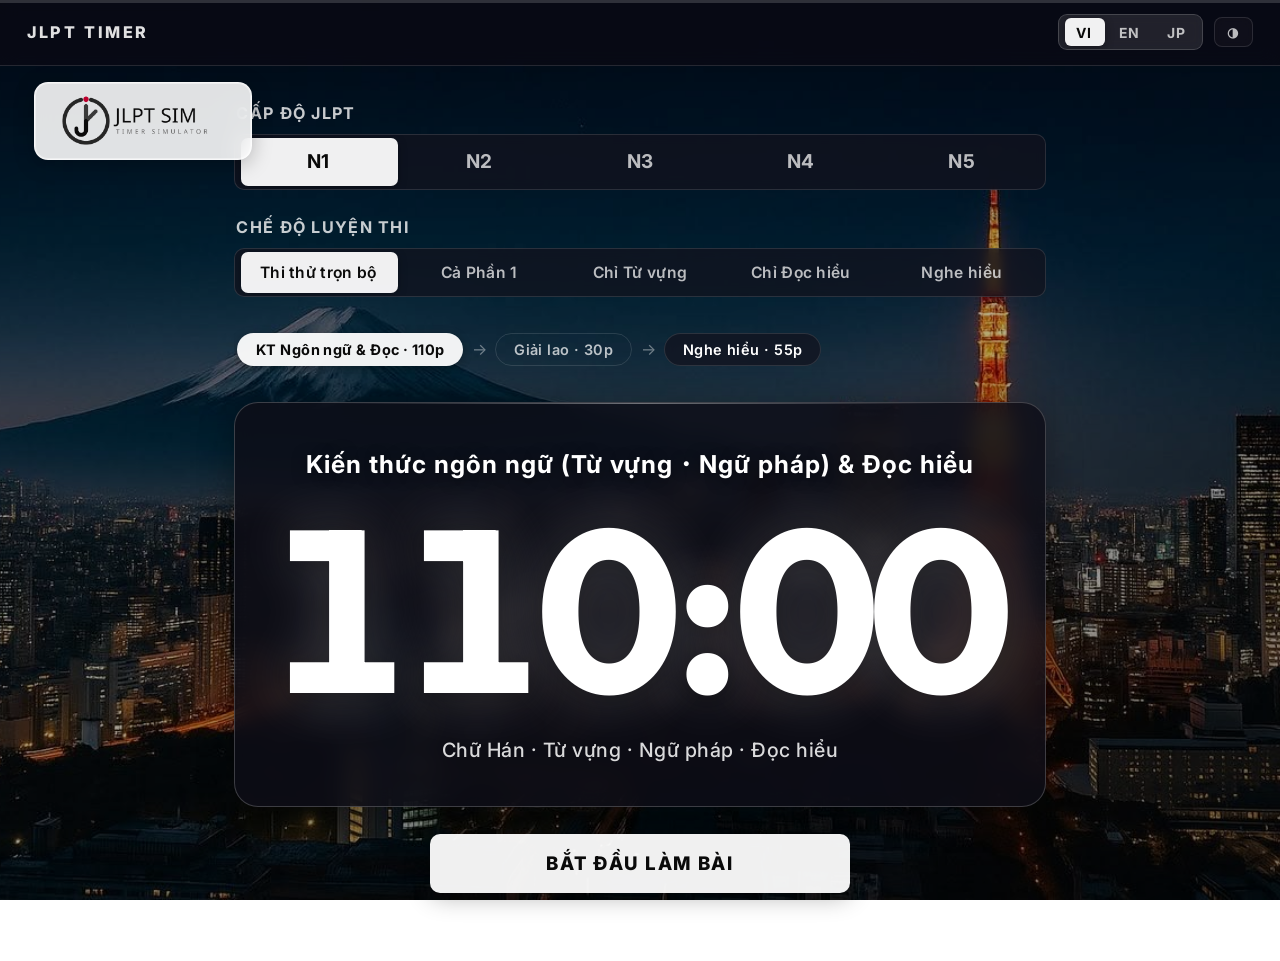
==== index.html @ 1d2e6c49 "Initial commit: JEES JLPT Exam Timer simulation" ====
<!DOCTYPE html>
<html lang="en">
<head>
  <meta charset="UTF-8" />
  <meta name="viewport" content="width=device-width, initial-scale=1.0" />
  <title>JLPT Exam Timer</title>
  <link rel="icon" type="image/png" href="tab-icon.png" />
  <link rel="apple-touch-icon" href="tab-icon.png" />
  <link rel="preconnect" href="https://fonts.googleapis.com" />
  <link rel="preconnect" href="https://fonts.gstatic.com" crossorigin />
  <link rel="stylesheet" href="style.css" />
</head>
<body>

  <!-- Static background layer (1.jpg) -->
  <div id="bg-layer"></div>
  <div id="bg-overlay"></div>

  <!-- Progress Bar -->
  <div id="progress-bar-track">
    <div id="progress-bar-fill"></div>
  </div>

  <!-- Header -->
  <header>
    <span id="app-title"></span>
    <div id="header-controls">
      <!-- Language segmented bar -->
      <div class="segmented" id="lang-seg" role="radiogroup" aria-label="Select language">
        <button class="seg-btn active" data-value="vi" role="radio" aria-checked="true">VI</button>
        <button class="seg-btn"       data-value="en" role="radio" aria-checked="false">EN</button>
        <button class="seg-btn"       data-value="ja" role="radio" aria-checked="false">JP</button>
        <span class="seg-pill" id="lang-pill"></span>
      </div>
      <button id="dark-toggle" class="icon-btn" title="Toggle overlay">◑</button>
    </div>
  </header>

  <!-- Brand Logo Badge (Top-Left of body) -->
  <div class="brand-badge" id="brand-badge">
    <div class="brand-card">
      <img src="header.png" alt="JLPT Exam Simulation" class="brand-logo-img" />
    </div>
  </div>

  <!-- Main -->
  <main>

    <!-- Level Selector -->
    <section id="level-section" class="selector-section">
      <label id="label-level" class="selector-label"></label>
      <div class="segmented" id="level-seg" role="radiogroup" aria-label="Select JLPT level">
        <button class="seg-btn active" data-value="N1" role="radio" aria-checked="true">N1</button>
        <button class="seg-btn" data-value="N2" role="radio" aria-checked="false">N2</button>
        <button class="seg-btn" data-value="N3" role="radio" aria-checked="false">N3</button>
        <button class="seg-btn" data-value="N4" role="radio" aria-checked="false">N4</button>
        <button class="seg-btn" data-value="N5" role="radio" aria-checked="false">N5</button>
        <span class="seg-pill" id="level-pill"></span>
      </div>
    </section>

    <!-- Mode Selector -->
    <section id="mode-section" class="selector-section">
      <label id="label-mode" class="selector-label"></label>
      <div class="segmented wide" id="mode-seg" role="radiogroup" aria-label="Select exam mode">
        <button class="seg-btn active" data-value="full"         role="radio" aria-checked="true"></button>
        <button class="seg-btn"       data-value="sec1"         role="radio" aria-checked="false" id="btn-sec1"></button>
        <button class="seg-btn"       data-value="vocab_only"   role="radio" aria-checked="false" id="btn-vocab-only"></button>
        <button class="seg-btn"       data-value="reading_only" role="radio" aria-checked="false" id="btn-reading-only"></button>
        <button class="seg-btn"       data-value="vocab"        role="radio" aria-checked="false" id="btn-vocab"></button>
        <button class="seg-btn"       data-value="grammar"      role="radio" aria-checked="false" id="btn-grammar"></button>
        <button class="seg-btn"       data-value="listening"    role="radio" aria-checked="false" id="btn-listening"></button>
        <span class="seg-pill" id="mode-pill"></span>
      </div>
    </section>

    <!-- Timeline Preview -->
    <section id="timeline-section">
      <div id="timeline-preview"></div>
    </section>

    <!-- Hero Timer Card -->
    <section id="timer-section">
      <div id="phase-label"></div>
      <div id="countdown">110:00</div>
      <div id="subphase-label"></div>
    </section>

    <!-- Break Phase Indicator -->
    <section id="break-phase-section" class="hidden">
      <div class="break-steps">
        <div class="break-step" id="bstep-1">
          <span class="step-num">1</span>
          <span class="step-text" id="bstep-1-text"></span>
        </div>
        <div class="break-step-line"></div>
        <div class="break-step" id="bstep-2">
          <span class="step-num">2</span>
          <span class="step-text" id="bstep-2-text"></span>
        </div>
        <div class="break-step-line"></div>
        <div class="break-step" id="bstep-3">
          <span class="step-num">3</span>
          <span class="step-text" id="bstep-3-text"></span>
        </div>
      </div>
    </section>

    <!-- Controls -->
    <section id="controls-section">
      <button id="start-btn"></button>
      <button id="skip-break-btn" class="hidden"></button>
      <button id="skip-phase-btn" class="hidden secondary-btn"></button>
      <button id="reset-btn"      class="hidden hold-btn">
        <span class="hold-text" id="hold-text"></span>
        <span class="hold-fill"></span>
      </button>
    </section>

  </main>

  <!-- Warning Flash -->
  <div id="warning-flash" class="hidden"></div>

  <script src="app.js"></script>
</body>
</html>
---- style.css ----
/* ============================================================
   JLPT Exam Timer — style.css
   Liquid Glass · Inter + Outfit (Timer) + Noto Sans JP
   High Performance & Zero-Lag Optimization
   ============================================================ */

@import url('https://fonts.googleapis.com/css2?family=Inter:wght@400;500;600;700;800&family=Outfit:wght@600;700;800&family=Noto+Sans+JP:wght@400;500;700;900&display=swap');

/* ---- CSS Variables ---- */
:root {
  --font-sans:  'Inter', -apple-system, BlinkMacSystemFont, 'Segoe UI', Roboto, sans-serif;
  --font-ja:    'Noto Sans JP', 'BIZ UDPGothic', 'Yu Gothic UI', 'Meiryo', 'Hiragino Sans', sans-serif;
  --font-timer: 'Outfit', 'Inter', -apple-system, BlinkMacSystemFont, 'Segoe UI', Roboto, sans-serif;

  /* High performance lightweight glass tokens (10px blur, zero saturate penalty) */
  --glass-bg:          rgba(18, 18, 30, 0.72);
  --glass-bg-strong:   rgba(14, 14, 24, 0.82);
  --glass-bg-hover:    rgba(30, 30, 48, 0.85);
  --glass-border:      rgba(255, 255, 255, 0.20);
  --glass-border-dim:  rgba(255, 255, 255, 0.12);
  --glass-blur:        blur(10px);
  --glass-blur-sm:     blur(6px);

  /* Text colors */
  --text:       #FFFFFF;
  --text-muted: rgba(255, 255, 255, 0.72);
  --text-dim:   rgba(255, 255, 255, 0.40);

  /* Active pill */
  --pill-bg:     rgba(255, 255, 255, 0.94);
  --pill-text:   #0A0A0A;
  --pill-shadow: 0 2px 10px rgba(0,0,0,0.30);

  /* Progress */
  --progress-bg:   rgba(255,255,255,0.16);
  --progress-fill: rgba(255,255,255,0.92);

  --radius:    16px;
  --radius-sm: 10px;
  --trs:       cubic-bezier(0.22, 1, 0.36, 1);
  --trs-dur:   0.28s;
}

/* ---- Reset ---- */
*, *::before, *::after { box-sizing: border-box; margin: 0; padding: 0; }
html {
  font-size: 17px;
  -webkit-text-size-adjust: 100%;
  -webkit-font-smoothing: antialiased;
  -moz-osx-font-smoothing: grayscale;
  text-rendering: optimizeLegibility;
}

body {
  font-family: var(--font-sans);
  color: var(--text);
  min-height: 100dvh;
  display: flex;
  flex-direction: column;
  overflow-x: hidden;
  position: relative;
}

/* ---- Japanese Typography ---- */
html[lang="ja"],
html[lang="ja"] body,
html[lang="ja"] button,
html[lang="ja"] .seg-btn,
html[lang="ja"] .selector-label,
html[lang="ja"] #phase-label,
html[lang="ja"] #subphase-label,
html[lang="ja"] .step-text,
html[lang="ja"] .tl-block,
html[lang="ja"] #start-btn,
html[lang="ja"] #skip-break-btn,
html[lang="ja"] .secondary-btn,
html[lang="ja"] .hold-btn,
html[lang="ja"] .icon-btn,
html[lang="ja"] #app-title {
  font-family: var(--font-ja);
  letter-spacing: 0.035em;
  font-feature-settings: "palt";
}

/* Digits stay on Outfit timer font */
html[lang="ja"] #countdown,
#countdown {
  font-family: var(--font-timer) !important;
}

/* ---- Static Single Background (1.jpg) ---- */
#bg-layer {
  position: fixed;
  inset: 0;
  z-index: 0;
  background-color: #080812;
  background-image: url('1.jpg');
  background-size: cover;
  background-position: center;
  background-repeat: no-repeat;
  transform: translateZ(0);
  will-change: transform;
}

#bg-overlay {
  position: fixed;
  inset: 0;
  z-index: 1;
  background: linear-gradient(
    160deg,
    rgba(0,0,0,0.42) 0%,
    rgba(0,0,0,0.28) 50%,
    rgba(0,0,0,0.52) 100%
  );
  pointer-events: none;
  transition: background 0.3s ease;
}

/* ---- Progress Bar ---- */
#progress-bar-track {
  position: fixed;
  top: 0; left: 0; right: 0;
  height: 3px;
  background: var(--progress-bg);
  z-index: 200;
}
#progress-bar-fill {
  height: 100%;
  width: 0%;
  background: var(--progress-fill);
  box-shadow: 0 0 10px rgba(255,255,255,0.6);
  transition: width 1s linear;
  will-change: width;
}

/* ---- Header ---- */
header {
  position: sticky;
  top: 0;
  z-index: 100;
  display: flex;
  align-items: center;
  justify-content: space-between;
  padding: 0.85rem 1.6rem;
  background: rgba(10, 10, 20, 0.75);
  backdrop-filter: var(--glass-blur);
  -webkit-backdrop-filter: var(--glass-blur);
  border-bottom: 1px solid var(--glass-border-dim);
  gap: 1rem;
  transform: translateZ(0);
}

#app-title {
  font-size: 0.95rem;
  font-weight: 800;
  letter-spacing: 0.16em;
  text-transform: uppercase;
  color: rgba(255, 255, 255, 0.88);
  white-space: nowrap;
  flex-shrink: 0;
  user-select: none;
}

/* ---- Brand Logo Badge (Frosted Translucent White Frame at Top-Left of Body) ---- */
.brand-badge {
  position: absolute;
  top: 4.8rem;
  left: 2rem;
  z-index: 50;
  pointer-events: auto;
}

.brand-card {
  display: inline-flex;
  align-items: center;
  justify-content: center;
  padding: 8px 18px;
  background: rgba(255, 255, 255, 0.88);
  backdrop-filter: blur(12px);
  -webkit-backdrop-filter: blur(12px);
  border: 1px solid rgba(255, 255, 255, 0.75);
  border-radius: 14px;
  box-shadow: 
    0 4px 20px rgba(0, 0, 0, 0.25),
    0 0 0 1px rgba(255, 255, 255, 0.40) inset;
  transition: transform 0.22s ease, background 0.22s ease, box-shadow 0.22s ease;
  user-select: none;
}

.brand-card:hover {
  background: rgba(255, 255, 255, 0.96);
  transform: translateY(-2px);
  box-shadow: 
    0 8px 28px rgba(0, 0, 0, 0.32),
    0 0 0 1px rgba(255, 255, 255, 0.60) inset;
}

.brand-logo-img {
  height: 60px;
  width: auto;
  max-width: 220px;
  display: block;
  object-fit: contain;
}

#header-controls {
  display: flex;
  align-items: center;
  gap: 0.6rem;
  flex-wrap: wrap;
  justify-content: flex-end;
}

/* ---- Language Segmented Horizontal Bar ---- */
#lang-seg {
  width: auto !important;
  padding: 3px;
  border-radius: 9px;
  background: rgba(255,255,255,0.10);
  border-color: rgba(255,255,255,0.16);
  backdrop-filter: var(--glass-blur-sm);
  -webkit-backdrop-filter: var(--glass-blur-sm);
}

#lang-seg .seg-btn {
  font-size: 0.82rem;
  font-weight: 700;
  letter-spacing: 0.06em;
  padding: 0.32rem 0.8rem;
  flex: none;
  min-width: 44px;
  text-align: center;
}

#lang-seg .seg-pill {
  top: 3px;
  bottom: 3px;
  border-radius: 6px;
}

/* ---- Icon Buttons in Header ---- */
.icon-btn {
  background: var(--glass-bg);
  backdrop-filter: var(--glass-blur-sm);
  -webkit-backdrop-filter: var(--glass-blur-sm);
  border: 1px solid var(--glass-border-dim);
  color: var(--text-muted);
  font-family: inherit;
  font-size: 0.78rem;
  font-weight: 700;
  letter-spacing: 0.06em;
  padding: 0.35rem 0.75rem;
  border-radius: 8px;
  cursor: pointer;
  transition: background var(--trs-dur) var(--trs),
              border-color var(--trs-dur) var(--trs),
              color var(--trs-dur) var(--trs);
  white-space: nowrap;
}
.icon-btn:hover {
  background: var(--glass-bg-hover);
  border-color: var(--glass-border);
  color: var(--text);
}

/* ---- Main Content Layout ---- */
main {
  flex: 1;
  position: relative;
  z-index: 10;
  display: flex;
  flex-direction: column;
  align-items: center;
  padding: 2.2rem 1.4rem 4rem;
  gap: 1.6rem;
  max-width: 860px;
  margin: 0 auto;
  width: 100%;
}

/* ---- Selector Cards ---- */
.selector-section {
  width: 100%;
  transition: opacity var(--trs-dur) var(--trs);
}
.selector-section.locked {
  opacity: 0.28;
  pointer-events: none;
  user-select: none;
}

.selector-label {
  display: block;
  font-size: 0.95rem;
  font-weight: 700;
  letter-spacing: 0.08em;
  text-transform: uppercase;
  color: rgba(255,255,255,0.78);
  margin-bottom: 0.65rem;
  padding-left: 0.15rem;
}

/* ---- Segmented Controls ---- */
.segmented {
  position: relative;
  display: inline-flex;
  width: 100%;
  background: var(--glass-bg);
  backdrop-filter: var(--glass-blur-sm);
  -webkit-backdrop-filter: var(--glass-blur-sm);
  border: 1px solid var(--glass-border-dim);
  border-radius: var(--radius-sm);
  padding: 3px;
  overflow-x: auto;
  overflow-y: hidden;
  scrollbar-width: none;
  transform: translateZ(0);
}
.segmented::-webkit-scrollbar { display: none; }

.seg-btn {
  flex: 1;
  position: relative;
  z-index: 1;
  background: none;
  border: none;
  color: var(--text-muted);
  font-family: inherit;
  font-size: 0.95rem;
  font-weight: 600;
  letter-spacing: 0.02em;
  padding: 0.68rem 0.5rem;
  cursor: pointer;
  transition: color var(--trs-dur) var(--trs);
  white-space: nowrap;
  user-select: none;
  border-radius: calc(var(--radius-sm) - 3px);
}
.seg-btn:hover:not(.active) {
  color: var(--text);
  background: rgba(255,255,255,0.08);
}
.seg-btn.active {
  color: var(--pill-text);
  font-weight: 700;
}

/* Level picker specific sizing */
#level-seg .seg-btn {
  font-size: 1.12rem;
  font-weight: 700;
  padding: 0.72rem 0.5rem;
}

/* Mode picker specific sizing */
#mode-seg .seg-btn {
  font-size: 0.92rem;
  font-weight: 600;
  padding: 0.65rem 0.5rem;
}

/* Sliding active pill */
.seg-pill {
  position: absolute;
  top: 3px; bottom: 3px;
  background: var(--pill-bg);
  border-radius: calc(var(--radius-sm) - 3px);
  z-index: 0;
  box-shadow: var(--pill-shadow);
  transition: left var(--trs-dur) var(--trs), width var(--trs-dur) var(--trs);
  will-change: left, width;
}

/* ---- Timeline Preview ---- */
#timeline-section { width: 100%; }

#timeline-preview {
  display: flex;
  align-items: center;
  flex-wrap: nowrap;
  overflow-x: auto;
  padding: 0.5rem 0.2rem;
  gap: 0;
  scrollbar-width: thin;
  scrollbar-color: var(--glass-border) transparent;
}

.tl-item {
  display: flex;
  flex-direction: column;
  align-items: center;
  min-width: fit-content;
}

.tl-block {
  font-family: inherit;
  font-size: 0.85rem;
  font-weight: 600;
  letter-spacing: 0.03em;
  padding: 0.42rem 1.05rem;
  border-radius: 20px;
  white-space: nowrap;
  transition: background var(--trs-dur) var(--trs), color var(--trs-dur) var(--trs);
}
.tl-block.exam {
  background: var(--glass-bg);
  border: 1px solid var(--glass-border-dim);
  color: var(--text);
  backdrop-filter: var(--glass-blur-sm);
  -webkit-backdrop-filter: var(--glass-blur-sm);
}
.tl-block.brk {
  background: transparent;
  border: 1px solid var(--glass-border-dim);
  color: var(--text-muted);
}
.tl-block.tl-active {
  background: var(--pill-bg);
  color: var(--pill-text);
  border-color: transparent;
  box-shadow: var(--pill-shadow);
  font-weight: 700;
}

.tl-arrow {
  color: var(--text-dim);
  font-size: 0.95rem;
  padding: 0 0.5rem;
  align-self: center;
}

/* ---- Hero Timer Card ---- */
#timer-section {
  width: 100%;
  background: var(--glass-bg-strong);
  backdrop-filter: var(--glass-blur);
  -webkit-backdrop-filter: var(--glass-blur);
  border: 1px solid var(--glass-border);
  border-radius: 24px;
  padding: 2.6rem 2.2rem 2.4rem;
  display: flex;
  flex-direction: column;
  align-items: center;
  gap: 0.7rem;
  box-shadow: 0 8px 36px rgba(0,0,0,0.32);
  position: relative;
  overflow: hidden;
  transform: translateZ(0);
}

/* Inner top highlight glow */
#timer-section::before {
  content: '';
  position: absolute;
  top: 0; left: 12%; right: 12%;
  height: 1px;
  background: linear-gradient(90deg, transparent, rgba(255,255,255,0.40), transparent);
  pointer-events: none;
}

#phase-label {
  font-size: clamp(1.15rem, 2.5vw, 1.45rem);
  font-weight: 700;
  letter-spacing: 0.04em;
  color: #FFFFFF;
  min-height: 1.4em;
  text-align: center;
  line-height: 1.4;
  text-shadow: 0 2px 14px rgba(0,0,0,0.5);
}

#countdown {
  font-family: var(--font-timer) !important;
  font-size: clamp(5.5rem, 18vw, 14rem);
  font-weight: 700;
  letter-spacing: -0.01em;
  font-variant-numeric: tabular-nums lining-nums;
  -webkit-font-feature-settings: "tnum" 1, "lnum" 1;
  font-feature-settings: "tnum" 1, "lnum" 1;
  line-height: 1;
  color: #FFFFFF;
  text-shadow: 0 0 60px rgba(255,255,255,0.22), 0 2px 24px rgba(0,0,0,0.5);
  user-select: none;
  transform: translateZ(0);
}
#countdown.warning {
  animation: pulse-warn 1s ease-in-out infinite;
  color: #FFE6A0;
  text-shadow: 0 0 48px rgba(255,220,100,0.40), 0 2px 24px rgba(0,0,0,0.5);
}
@keyframes pulse-warn {
  0%, 100% { opacity: 1; }
  50%       { opacity: 0.50; }
}

#subphase-label {
  font-size: clamp(0.98rem, 2vw, 1.16rem);
  font-weight: 500;
  color: rgba(255,255,255,0.85);
  letter-spacing: 0.025em;
  min-height: 1.3em;
  text-align: center;
  line-height: 1.5;
  max-width: 680px;
}

/* ---- Break Phase Indicator ---- */
#break-phase-section {
  width: 100%;
  background: var(--glass-bg);
  backdrop-filter: var(--glass-blur-sm);
  -webkit-backdrop-filter: var(--glass-blur-sm);
  border: 1px solid var(--glass-border-dim);
  border-radius: var(--radius);
  padding: 1.6rem 1.6rem;
  box-shadow: 0 4px 24px rgba(0,0,0,0.22);
  transform: translateZ(0);
}

.break-steps {
  display: flex;
  align-items: center;
  justify-content: center;
}

.break-step {
  display: flex;
  flex-direction: column;
  align-items: center;
  gap: 0.6rem;
  opacity: 0.28;
  transition: opacity var(--trs-dur) var(--trs);
  flex: 1;
}
.break-step.active-phase { opacity: 1; }
.break-step.done-phase   { opacity: 0.55; }

.step-num {
  width: 2.6rem;
  height: 2.6rem;
  border: 1.5px solid rgba(255,255,255,0.30);
  border-radius: 50%;
  display: flex;
  align-items: center;
  justify-content: center;
  font-size: 1.05rem;
  font-weight: 700;
  transition: all var(--trs-dur) var(--trs);
}
.break-step.active-phase .step-num {
  border-color: rgba(255,255,255,0.95);
  background: rgba(255,255,255,0.95);
  color: #0A0A0A;
  box-shadow: 0 0 16px rgba(255,255,255,0.35);
}
.break-step.done-phase .step-num {
  border-color: rgba(255,255,255,0.48);
  background: rgba(255,255,255,0.12);
}

.step-text {
  font-size: 0.95rem;
  font-weight: 700;
  text-align: center;
  letter-spacing: 0.02em;
  line-height: 1.4;
  color: #FFFFFF;
}
.step-text small {
  display: block;
  font-weight: 500;
  color: rgba(255,255,255,0.75);
  font-size: 0.82rem;
  margin-top: 0.15rem;
}

.break-step-line {
  flex: 1;
  height: 1px;
  background: var(--glass-border-dim);
  margin: 0 0.5rem;
  margin-bottom: 2.6rem;
  max-width: 60px;
}

/* ---- Controls ---- */
#controls-section {
  display: flex;
  flex-direction: column;
  align-items: center;
  gap: 0.8rem;
  width: 100%;
  max-width: 420px;
  transform: translateZ(0);
}

#start-btn {
  width: 100%;
  padding: 1.05rem 2.2rem;
  font-family: inherit;
  font-size: 1.1rem;
  font-weight: 800;
  letter-spacing: 0.09em;
  text-transform: uppercase;
  background: rgba(255,255,255,0.94);
  color: #0A0A0A;
  border: none;
  border-radius: var(--radius-sm);
  cursor: pointer;
  box-shadow: 0 4px 24px rgba(0,0,0,0.30);
  transition: opacity var(--trs-dur) var(--trs), transform 0.12s var(--trs);
}
#start-btn:hover  { opacity: 0.90; transform: translateY(-1px); }
#start-btn:active { opacity: 1;    transform: translateY(0); }

#skip-break-btn {
  width: 100%;
  padding: 0.95rem 1.8rem;
  font-family: inherit;
  font-size: 1.02rem;
  font-weight: 800;
  letter-spacing: 0.07em;
  text-transform: uppercase;
  background: rgba(255,255,255,0.94);
  color: #0A0A0A;
  border: none;
  border-radius: var(--radius-sm);
  cursor: pointer;
  box-shadow: 0 4px 20px rgba(0,0,0,0.25);
  transition: opacity var(--trs-dur) var(--trs), transform 0.12s var(--trs);
}
#skip-break-btn:hover  { opacity: 0.90; transform: translateY(-1px); }
#skip-break-btn:active { opacity: 1;    transform: translateY(0); }

.secondary-btn {
  width: 100%;
  padding: 0.72rem 1.2rem;
  font-family: inherit;
  font-size: 0.9rem;
  font-weight: 600;
  letter-spacing: 0.05em;
  text-transform: uppercase;
  background: var(--glass-bg);
  backdrop-filter: var(--glass-blur-sm);
  -webkit-backdrop-filter: var(--glass-blur-sm);
  color: rgba(255,255,255,0.85);
  border: 1px solid var(--glass-border-dim);
  border-radius: var(--radius-sm);
  cursor: pointer;
  transition: background var(--trs-dur) var(--trs), color var(--trs-dur) var(--trs), border-color var(--trs-dur) var(--trs);
}
.secondary-btn:hover {
  background: var(--glass-bg-hover);
  color: #FFFFFF;
  border-color: var(--glass-border);
}

.hold-btn {
  position: relative;
  width: 100%;
  padding: 0.75rem 1.6rem;
  font-family: inherit;
  font-size: 0.9rem;
  font-weight: 600;
  letter-spacing: 0.08em;
  text-transform: uppercase;
  background: var(--glass-bg);
  backdrop-filter: var(--glass-blur-sm);
  -webkit-backdrop-filter: var(--glass-blur-sm);
  color: rgba(255,255,255,0.80);
  border: 1px solid var(--glass-border-dim);
  border-radius: var(--radius-sm);
  cursor: pointer;
  overflow: hidden;
  transition: border-color var(--trs-dur) var(--trs), color var(--trs-dur) var(--trs);
  user-select: none;
  -webkit-user-select: none;
}
.hold-text { position: relative; z-index: 1; }
.hold-fill {
  position: absolute;
  left: 0; top: 0; bottom: 0;
  width: 0%;
  background: rgba(255,255,255,0.22);
  z-index: 0;
}
.hold-btn.holding .hold-fill { transition: none; }

/* ---- Warning Flash ---- */
#warning-flash {
  position: fixed;
  inset: 0;
  background: rgba(255,220,100,0.08);
  opacity: 0;
  pointer-events: none;
  z-index: 999;
  transition: opacity 0.08s ease;
}
#warning-flash.flash { opacity: 1; }

/* ---- Utility ---- */
.hidden { display: none !important; }

/* ---- Scrollbar ---- */
::-webkit-scrollbar { width: 4px; height: 4px; }
::-webkit-scrollbar-track { background: transparent; }
::-webkit-scrollbar-thumb { background: var(--glass-border); border-radius: 2px; }

/* ---- Responsive ---- */
@media (max-width: 1259px) {
  .brand-badge {
    position: relative;
    top: auto;
    left: auto;
    max-width: 860px;
    margin: 1.4rem auto 0;
    padding: 0 1.4rem;
    width: 100%;
    display: flex;
    justify-content: flex-start;
  }
  main {
    padding-top: 1.2rem;
  }
}

@media (max-width: 540px) {
  html { font-size: 15px; }
  main { padding: 1.1rem 0.9rem 2.8rem; gap: 1.2rem; }
  .brand-badge {
    margin-top: 1rem;
    padding: 0 0.9rem;
  }
  .brand-card {
    padding: 6px 14px;
    border-radius: 11px;
  }
  .brand-logo-img {
    height: 42px;
    max-width: 150px;
  }
  #timer-section { padding: 1.8rem 1.1rem 1.6rem; border-radius: 20px; }
  .seg-btn { font-size: 0.82rem; padding: 0.55rem 0.35rem; }
  #level-seg .seg-btn { font-size: 0.95rem; }
  .tl-block { font-size: 0.72rem; padding: 0.32rem 0.7rem; }
  #break-phase-section { padding: 1.1rem 0.85rem; }
  .break-step-line { max-width: 32px; margin-bottom: 2rem; }
  header { padding: 0.75rem 1rem; }
  #header-controls { gap: 0.4rem; }
}
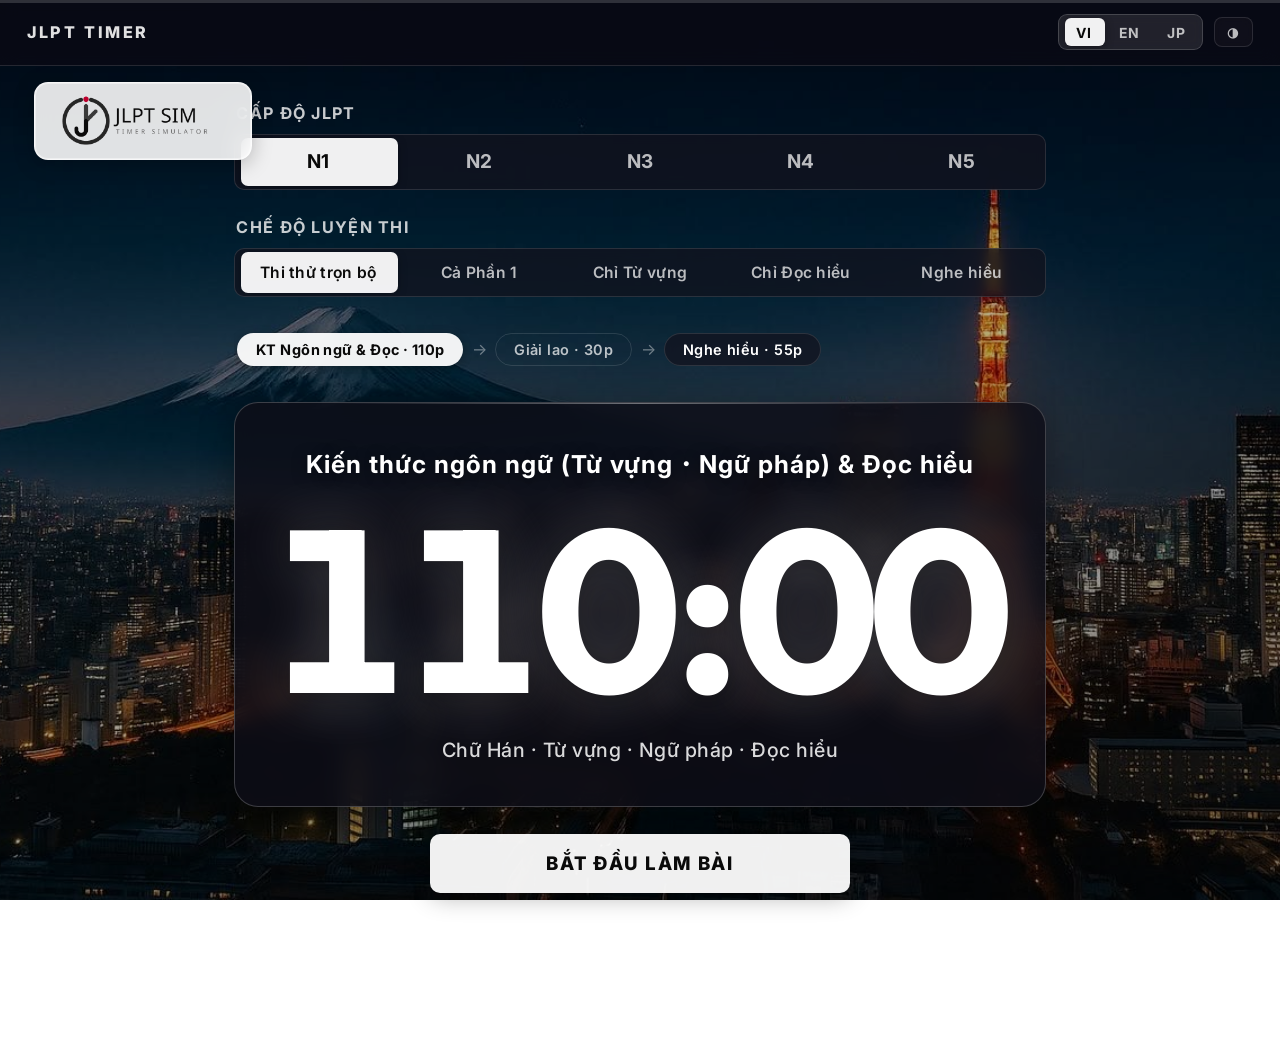
==== commit 4a13bd5f: "Optimize SEO: Open Graph, Twitter Cards, Canonical, JSON-LD Schema (WebApplication & FAQPage), robot" ====
--- a/index.html
+++ b/index.html
@@ -3,12 +3,144 @@
 <head>
   <meta charset="UTF-8" />
   <meta name="viewport" content="width=device-width, initial-scale=1.0" />
-  <title>JLPT Exam Timer</title>
+  <title>JLPT Exam Timer — Official JEES Timing Simulation (N1, N2, N3, N4, N5)</title>
+
+  <!-- Primary SEO Metadata -->
+  <meta name="title" content="JLPT Exam Timer — Official JEES Timing Simulation (N1, N2, N3, N4, N5)" />
+  <meta name="description" content="Free official JEES JLPT Exam Timer simulation for N1, N2, N3, N4, and N5. Features exact official test section durations, real 3-phase break simulation, audio chime alerts, and multi-language support (English, Tiếng Việt, 日本語)." />
+  <meta name="keywords" content="JLPT timer, JLPT exam timer, đồng hồ thi JLPT, JLPT N1 timer, JLPT N2 timer, JLPT N3 timer, JLPT N4 timer, JLPT N5 timer, JEES JLPT timing, JLPT mock test timer, 日本語能力試験 タイマー" />
+  <meta name="author" content="minhtue10x1" />
+  <meta name="robots" content="index, follow, max-image-preview:large, max-snippet:-1, max-video-preview:-1" />
+  <link rel="canonical" href="https://jlptsim.web.app/" />
+  <meta name="theme-color" content="#080812" />
+
+  <!-- Open Graph / Facebook / Zalo / Discord -->
+  <meta property="og:type" content="website" />
+  <meta property="og:url" content="https://jlptsim.web.app/" />
+  <meta property="og:site_name" content="JLPT Exam Timer" />
+  <meta property="og:title" content="JLPT Exam Timer — Official JEES Timing Simulation (N1, N2, N3, N4, N5)" />
+  <meta property="og:description" content="Simulate real JEES JLPT exam conditions with official section countdowns, 3-phase break stages, audio signals, and zero-drift precision. Supports N1, N2, N3, N4, N5." />
+  <meta property="og:image" content="https://jlptsim.web.app/header.png" />
+  <meta property="og:image:width" content="1200" />
+  <meta property="og:image:height" content="400" />
+  <meta property="og:image:alt" content="JLPT Exam Simulation Timer Logo" />
+  <meta property="og:locale" content="en_US" />
+  <meta property="og:locale:alternate" content="vi_VN" />
+  <meta property="og:locale:alternate" content="ja_JP" />
+
+  <!-- Twitter Cards -->
+  <meta name="twitter:card" content="summary_large_image" />
+  <meta name="twitter:url" content="https://jlptsim.web.app/" />
+  <meta name="twitter:title" content="JLPT Exam Timer — Official JEES Timing Simulation (N1, N2, N3, N4, N5)" />
+  <meta name="twitter:description" content="Simulate real JEES JLPT exam conditions with official section countdowns, 3-phase break stages, audio signals, and zero-drift precision." />
+  <meta name="twitter:image" content="https://jlptsim.web.app/header.png" />
+  <meta name="twitter:creator" content="@minhtue10x1" />
+
+  <!-- Favicon & Icons -->
   <link rel="icon" type="image/png" href="tab-icon.png" />
   <link rel="apple-touch-icon" href="tab-icon.png" />
+
+  <!-- Google Fonts & Stylesheet -->
   <link rel="preconnect" href="https://fonts.googleapis.com" />
   <link rel="preconnect" href="https://fonts.gstatic.com" crossorigin />
   <link rel="stylesheet" href="style.css" />
+
+  <!-- Structured Data: WebApplication + FAQPage (JSON-LD) -->
+  <script type="application/ld+json">
+  {
+    "@context": "https://schema.org",
+    "@graph": [
+      {
+        "@type": "WebApplication",
+        "@id": "https://jlptsim.web.app/#webapp",
+        "name": "JLPT Exam Timer",
+        "alternateName": [
+          "JLPT Sim",
+          "JLPT Mock Test Timer",
+          "Đồng hồ thi JLPT",
+          "日本語能力試験 タイマー"
+        ],
+        "url": "https://jlptsim.web.app/",
+        "applicationCategory": "EducationalApplication",
+        "operatingSystem": "All",
+        "browserRequirements": "Requires JavaScript. Requires HTML5 Audio API.",
+        "offers": {
+          "@type": "Offer",
+          "price": "0",
+          "priceCurrency": "USD"
+        },
+        "description": "Official JEES JLPT Exam Timer simulation for levels N1 through N5 with precise official section timings, realistic 3-phase break intermissions, synthesized JEES chime sound effects, and multilingual support in English, Vietnamese, and Japanese.",
+        "image": "https://jlptsim.web.app/header.png",
+        "screenshot": "https://jlptsim.web.app/1.jpg",
+        "creator": {
+          "@type": "Person",
+          "name": "minhtue10x1",
+          "url": "https://github.com/minhtue10x1"
+        },
+        "author": {
+          "@type": "Person",
+          "name": "minhtue10x1",
+          "url": "https://github.com/minhtue10x1"
+        },
+        "inLanguage": ["en", "vi", "ja"]
+      },
+      {
+        "@type": "FAQPage",
+        "@id": "https://jlptsim.web.app/#faq",
+        "mainEntity": [
+          {
+            "@type": "Question",
+            "name": "What is the official exam duration for JLPT N1?",
+            "acceptedAnswer": {
+              "@type": "Answer",
+              "text": "The JLPT N1 exam consists of two sections: Section 1 (Language Knowledge: Vocabulary/Grammar and Reading) lasts 110 minutes; followed by a 30-minute break (consisting of paper collection, intermission, and audio test check); and Section 2 (Listening) lasts 55 minutes. Total exam time is 165 minutes."
+            }
+          },
+          {
+            "@type": "Question",
+            "name": "What is the official exam duration for JLPT N2?",
+            "acceptedAnswer": {
+              "@type": "Answer",
+              "text": "The JLPT N2 exam consists of two sections: Section 1 (Language Knowledge: Vocabulary/Grammar and Reading) lasts 105 minutes; followed by a 30-minute break; and Section 2 (Listening) lasts 50 minutes. Total exam time is 155 minutes."
+            }
+          },
+          {
+            "@type": "Question",
+            "name": "What is the official exam duration for JLPT N3?",
+            "acceptedAnswer": {
+              "@type": "Answer",
+              "text": "The JLPT N3 exam consists of three sections: Section 1 (Language Knowledge: Vocabulary) lasts 30 minutes; followed by a 20-minute break; Section 2 (Language Knowledge: Grammar and Reading) lasts 70 minutes; followed by a 30-minute break; and Section 3 (Listening) lasts 40 minutes. Total exam time is 140 minutes."
+            }
+          },
+          {
+            "@type": "Question",
+            "name": "What is the official exam duration for JLPT N4?",
+            "acceptedAnswer": {
+              "@type": "Answer",
+              "text": "The JLPT N4 exam consists of three sections: Section 1 (Language Knowledge: Vocabulary) lasts 25 minutes; followed by a 20-minute break; Section 2 (Language Knowledge: Grammar and Reading) lasts 55 minutes; followed by a 30-minute break; and Section 3 (Listening) lasts 35 minutes. Total exam time is 115 minutes."
+            }
+          },
+          {
+            "@type": "Question",
+            "name": "What is the official exam duration for JLPT N5?",
+            "acceptedAnswer": {
+              "@type": "Answer",
+              "text": "The JLPT N5 exam consists of three sections: Section 1 (Language Knowledge: Vocabulary) lasts 20 minutes; followed by a 20-minute break; Section 2 (Language Knowledge: Grammar and Reading) lasts 50 minutes; followed by a 30-minute break; and Section 3 (Listening) lasts 30 minutes. Total exam time is 100 minutes."
+            }
+          },
+          {
+            "@type": "Question",
+            "name": "How does the real JLPT break phase work in this simulation?",
+            "acceptedAnswer": {
+              "@type": "Answer",
+              "text": "In official JEES test sites, breaks are divided into three distinct phases: (1) Paper Collection and Verification (~5 mins, examinees remain seated); (2) Restroom & Intermission (10-15 mins); (3) Return to Assigned Seat, Identity Check, and Audio Equipment Test (5-10 mins). This simulator models all three phases with chime alerts."
+            }
+          }
+        ]
+      }
+    ]
+  }
+  </script>
 </head>
 <body>
 
@@ -119,6 +251,17 @@
 
   </main>
 
+  <!-- Footer Credit Line -->
+  <footer id="app-footer">
+    <p class="footer-credit">
+      <span>Official JEES Standards</span>
+      <span class="footer-sep">·</span>
+      <span>Crafted by <a href="https://github.com/minhtue10x1" target="_blank" rel="noopener noreferrer" class="footer-link">minhtue10x1</a></span>
+      <span class="footer-sep">·</span>
+      <a href="https://github.com/minhtue10x1/jlpt-sim" target="_blank" rel="noopener noreferrer" class="footer-link">GitHub</a>
+    </p>
+  </footer>
+
   <!-- Warning Flash -->
   <div id="warning-flash" class="hidden"></div>
 
--- a/style.css
+++ b/style.css
@@ -705,6 +705,45 @@
 ::-webkit-scrollbar { width: 4px; height: 4px; }
 ::-webkit-scrollbar-track { background: transparent; }
 ::-webkit-scrollbar-thumb { background: var(--glass-border); border-radius: 2px; }
+
+/* ---- Footer Credit Line ---- */
+#app-footer {
+  position: relative;
+  z-index: 10;
+  text-align: center;
+  padding: 1.2rem 1.4rem 2.6rem;
+  margin-top: auto;
+  user-select: none;
+}
+
+.footer-credit {
+  display: inline-flex;
+  align-items: center;
+  justify-content: center;
+  gap: 0.65rem;
+  flex-wrap: wrap;
+  font-size: 0.8rem;
+  font-weight: 500;
+  letter-spacing: 0.04em;
+  color: rgba(255, 255, 255, 0.45);
+}
+
+.footer-credit .footer-sep {
+  opacity: 0.35;
+}
+
+.footer-credit .footer-link {
+  color: rgba(255, 255, 255, 0.75);
+  text-decoration: none;
+  font-weight: 600;
+  transition: color 0.2s ease, text-decoration 0.2s ease;
+}
+
+.footer-credit .footer-link:hover {
+  color: #FFFFFF;
+  text-decoration: underline;
+  text-underline-offset: 3px;
+}
 
 /* ---- Responsive ---- */
 @media (max-width: 1259px) {
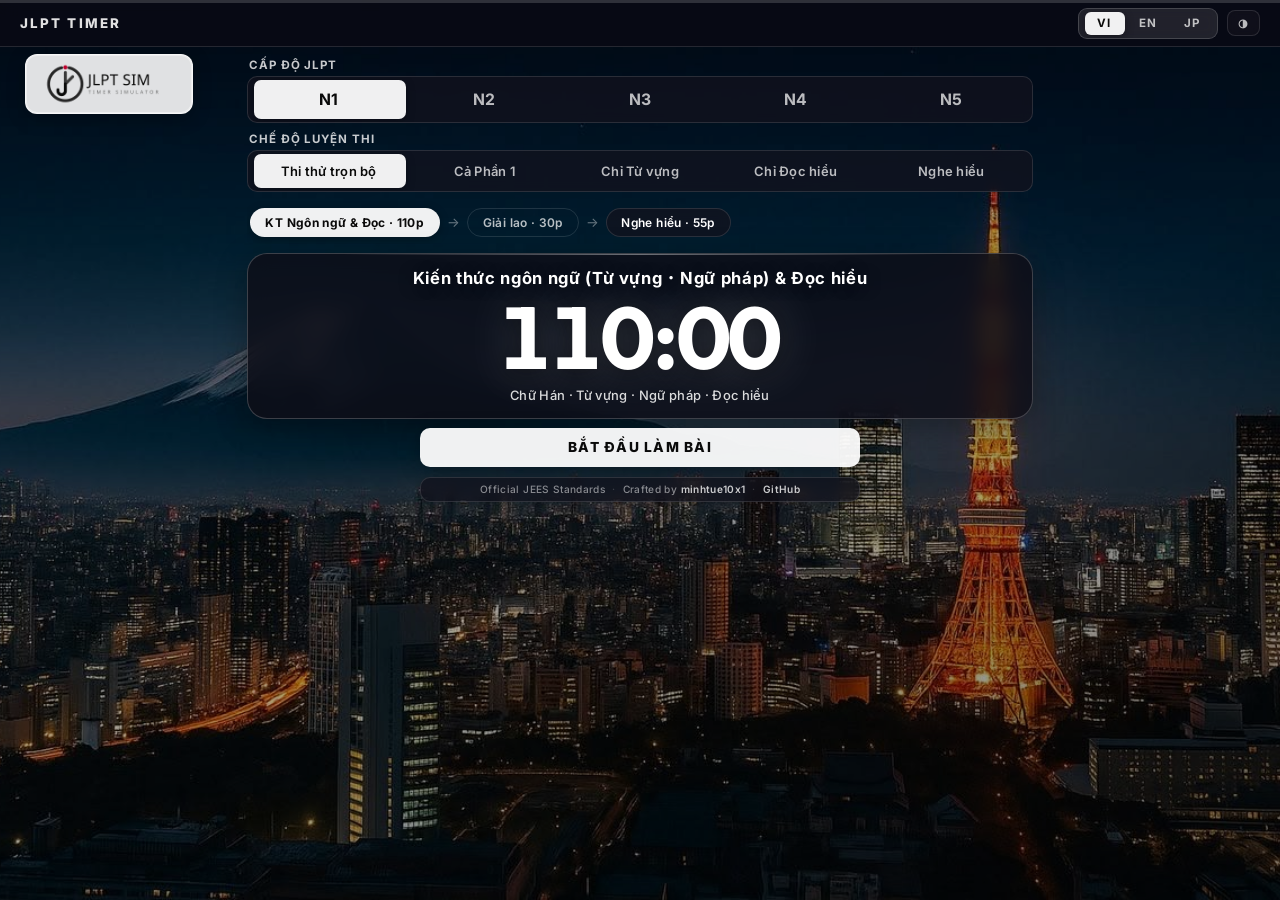
==== commit 4b373755: "Dock footer credit bar directly below controls and adjust zoom to fit single screen viewport without" ====
--- a/index.html
+++ b/index.html
@@ -249,18 +249,18 @@
       </button>
     </section>
 
+    <!-- Footer Attribution Bar (Docked right under controls) -->
+    <footer id="app-footer">
+      <p class="footer-credit">
+        <span>Official JEES Standards</span>
+        <span class="footer-sep">·</span>
+        <span>Crafted by <a href="https://github.com/minhtue10x1" target="_blank" rel="noopener noreferrer" class="footer-link">minhtue10x1</a></span>
+        <span class="footer-sep">·</span>
+        <a href="https://github.com/minhtue10x1/jlpt-sim" target="_blank" rel="noopener noreferrer" class="footer-link">GitHub</a>
+      </p>
+    </footer>
+
   </main>
-
-  <!-- Footer Credit Line -->
-  <footer id="app-footer">
-    <p class="footer-credit">
-      <span>Official JEES Standards</span>
-      <span class="footer-sep">·</span>
-      <span>Crafted by <a href="https://github.com/minhtue10x1" target="_blank" rel="noopener noreferrer" class="footer-link">minhtue10x1</a></span>
-      <span class="footer-sep">·</span>
-      <a href="https://github.com/minhtue10x1/jlpt-sim" target="_blank" rel="noopener noreferrer" class="footer-link">GitHub</a>
-    </p>
-  </footer>
 
   <!-- Warning Flash -->
   <div id="warning-flash" class="hidden"></div>
--- a/style.css
+++ b/style.css
@@ -44,7 +44,7 @@
 /* ---- Reset ---- */
 *, *::before, *::after { box-sizing: border-box; margin: 0; padding: 0; }
 html {
-  font-size: 17px;
+  font-size: clamp(14px, 1.1vw, 16px);
   -webkit-text-size-adjust: 100%;
   -webkit-font-smoothing: antialiased;
   -moz-osx-font-smoothing: grayscale;
@@ -141,7 +141,7 @@
   display: flex;
   align-items: center;
   justify-content: space-between;
-  padding: 0.85rem 1.6rem;
+  padding: 0.55rem 1.4rem;
   background: rgba(10, 10, 20, 0.75);
   backdrop-filter: var(--glass-blur);
   -webkit-backdrop-filter: var(--glass-blur);
@@ -164,8 +164,8 @@
 /* ---- Brand Logo Badge (Frosted Translucent White Frame at Top-Left of Body) ---- */
 .brand-badge {
   position: absolute;
-  top: 4.8rem;
-  left: 2rem;
+  top: 3.8rem;
+  left: 1.8rem;
   z-index: 50;
   pointer-events: auto;
 }
@@ -174,14 +174,14 @@
   display: inline-flex;
   align-items: center;
   justify-content: center;
-  padding: 8px 18px;
+  padding: 6px 14px;
   background: rgba(255, 255, 255, 0.88);
   backdrop-filter: blur(12px);
   -webkit-backdrop-filter: blur(12px);
   border: 1px solid rgba(255, 255, 255, 0.75);
-  border-radius: 14px;
+  border-radius: 12px;
   box-shadow: 
-    0 4px 20px rgba(0, 0, 0, 0.25),
+    0 4px 18px rgba(0, 0, 0, 0.25),
     0 0 0 1px rgba(255, 255, 255, 0.40) inset;
   transition: transform 0.22s ease, background 0.22s ease, box-shadow 0.22s ease;
   user-select: none;
@@ -191,14 +191,14 @@
   background: rgba(255, 255, 255, 0.96);
   transform: translateY(-2px);
   box-shadow: 
-    0 8px 28px rgba(0, 0, 0, 0.32),
+    0 6px 24px rgba(0, 0, 0, 0.32),
     0 0 0 1px rgba(255, 255, 255, 0.60) inset;
 }
 
 .brand-logo-img {
-  height: 60px;
+  height: 46px;
   width: auto;
-  max-width: 220px;
+  max-width: 165px;
   display: block;
   object-fit: contain;
 }
@@ -271,9 +271,9 @@
   display: flex;
   flex-direction: column;
   align-items: center;
-  padding: 2.2rem 1.4rem 4rem;
-  gap: 1.6rem;
-  max-width: 860px;
+  padding: clamp(0.4rem, 1.2vh, 0.9rem) 1.2rem;
+  gap: clamp(0.35rem, 1vh, 0.8rem);
+  max-width: 820px;
   margin: 0 auto;
   width: 100%;
 }
@@ -291,12 +291,12 @@
 
 .selector-label {
   display: block;
-  font-size: 0.95rem;
+  font-size: 0.82rem;
   font-weight: 700;
   letter-spacing: 0.08em;
   text-transform: uppercase;
   color: rgba(255,255,255,0.78);
-  margin-bottom: 0.65rem;
+  margin-bottom: 0.25rem;
   padding-left: 0.15rem;
 }
 
@@ -326,10 +326,10 @@
   border: none;
   color: var(--text-muted);
   font-family: inherit;
-  font-size: 0.95rem;
+  font-size: 0.85rem;
   font-weight: 600;
   letter-spacing: 0.02em;
-  padding: 0.68rem 0.5rem;
+  padding: clamp(0.35rem, 0.7vh, 0.52rem) 0.45rem;
   cursor: pointer;
   transition: color var(--trs-dur) var(--trs);
   white-space: nowrap;
@@ -436,13 +436,13 @@
   backdrop-filter: var(--glass-blur);
   -webkit-backdrop-filter: var(--glass-blur);
   border: 1px solid var(--glass-border);
-  border-radius: 24px;
-  padding: 2.6rem 2.2rem 2.4rem;
+  border-radius: 20px;
+  padding: clamp(0.6rem, 1.5vh, 1.1rem) clamp(1rem, 2vw, 2rem);
   display: flex;
   flex-direction: column;
   align-items: center;
-  gap: 0.7rem;
-  box-shadow: 0 8px 36px rgba(0,0,0,0.32);
+  gap: clamp(0.15rem, 0.5vh, 0.35rem);
+  box-shadow: 0 8px 32px rgba(0,0,0,0.30);
   position: relative;
   overflow: hidden;
   transform: translateZ(0);
@@ -459,19 +459,19 @@
 }
 
 #phase-label {
-  font-size: clamp(1.15rem, 2.5vw, 1.45rem);
+  font-size: clamp(0.92rem, 1.7vw, 1.18rem);
   font-weight: 700;
   letter-spacing: 0.04em;
   color: #FFFFFF;
-  min-height: 1.4em;
+  min-height: 1.3em;
   text-align: center;
-  line-height: 1.4;
+  line-height: 1.35;
   text-shadow: 0 2px 14px rgba(0,0,0,0.5);
 }
 
 #countdown {
   font-family: var(--font-timer) !important;
-  font-size: clamp(5.5rem, 18vw, 14rem);
+  font-size: clamp(3.6rem, 8.8vw, 6.2rem);
   font-weight: 700;
   letter-spacing: -0.01em;
   font-variant-numeric: tabular-nums lining-nums;
@@ -479,7 +479,7 @@
   font-feature-settings: "tnum" 1, "lnum" 1;
   line-height: 1;
   color: #FFFFFF;
-  text-shadow: 0 0 60px rgba(255,255,255,0.22), 0 2px 24px rgba(0,0,0,0.5);
+  text-shadow: 0 0 50px rgba(255,255,255,0.22), 0 2px 20px rgba(0,0,0,0.5);
   user-select: none;
   transform: translateZ(0);
 }
@@ -494,13 +494,13 @@
 }
 
 #subphase-label {
-  font-size: clamp(0.98rem, 2vw, 1.16rem);
+  font-size: clamp(0.78rem, 1.3vw, 0.92rem);
   font-weight: 500;
   color: rgba(255,255,255,0.85);
   letter-spacing: 0.025em;
-  min-height: 1.3em;
+  min-height: 1.2em;
   text-align: center;
-  line-height: 1.5;
+  line-height: 1.4;
   max-width: 680px;
 }
 
@@ -588,17 +588,17 @@
   display: flex;
   flex-direction: column;
   align-items: center;
-  gap: 0.8rem;
-  width: 100%;
-  max-width: 420px;
+  gap: 0.45rem;
+  width: 100%;
+  max-width: 440px;
   transform: translateZ(0);
 }
 
 #start-btn {
   width: 100%;
-  padding: 1.05rem 2.2rem;
+  padding: clamp(0.65rem, 1.3vh, 0.88rem) 2rem;
   font-family: inherit;
-  font-size: 1.1rem;
+  font-size: 0.98rem;
   font-weight: 800;
   letter-spacing: 0.09em;
   text-transform: uppercase;
@@ -607,7 +607,7 @@
   border: none;
   border-radius: var(--radius-sm);
   cursor: pointer;
-  box-shadow: 0 4px 24px rgba(0,0,0,0.30);
+  box-shadow: 0 4px 20px rgba(0,0,0,0.28);
   transition: opacity var(--trs-dur) var(--trs), transform 0.12s var(--trs);
 }
 #start-btn:hover  { opacity: 0.90; transform: translateY(-1px); }
@@ -615,9 +615,9 @@
 
 #skip-break-btn {
   width: 100%;
-  padding: 0.95rem 1.8rem;
+  padding: 0.62rem 1.6rem;
   font-family: inherit;
-  font-size: 1.02rem;
+  font-size: 0.92rem;
   font-weight: 800;
   letter-spacing: 0.07em;
   text-transform: uppercase;
@@ -626,7 +626,7 @@
   border: none;
   border-radius: var(--radius-sm);
   cursor: pointer;
-  box-shadow: 0 4px 20px rgba(0,0,0,0.25);
+  box-shadow: 0 4px 18px rgba(0,0,0,0.22);
   transition: opacity var(--trs-dur) var(--trs), transform 0.12s var(--trs);
 }
 #skip-break-btn:hover  { opacity: 0.90; transform: translateY(-1px); }
@@ -634,9 +634,9 @@
 
 .secondary-btn {
   width: 100%;
-  padding: 0.72rem 1.2rem;
+  padding: 0.52rem 1.2rem;
   font-family: inherit;
-  font-size: 0.9rem;
+  font-size: 0.82rem;
   font-weight: 600;
   letter-spacing: 0.05em;
   text-transform: uppercase;
@@ -706,26 +706,38 @@
 ::-webkit-scrollbar-track { background: transparent; }
 ::-webkit-scrollbar-thumb { background: var(--glass-border); border-radius: 2px; }
 
-/* ---- Footer Credit Line ---- */
+/* ---- Footer Credit Bar (Docked right below controls) ---- */
 #app-footer {
   position: relative;
   z-index: 10;
-  text-align: center;
-  padding: 1.2rem 1.4rem 2.6rem;
-  margin-top: auto;
+  width: 100%;
+  max-width: 440px;
+  display: flex;
+  align-items: center;
+  justify-content: center;
+  padding: 0.35rem 0.9rem;
+  background: rgba(14, 14, 26, 0.65);
+  backdrop-filter: var(--glass-blur-sm);
+  -webkit-backdrop-filter: var(--glass-blur-sm);
+  border: 1px solid var(--glass-border-dim);
+  border-radius: var(--radius-sm);
+  box-shadow: 0 2px 10px rgba(0, 0, 0, 0.20);
+  margin-top: 0.1rem;
   user-select: none;
+  flex-shrink: 0;
 }
 
 .footer-credit {
   display: inline-flex;
   align-items: center;
   justify-content: center;
-  gap: 0.65rem;
+  gap: 0.5rem;
   flex-wrap: wrap;
-  font-size: 0.8rem;
+  font-size: 0.72rem;
   font-weight: 500;
-  letter-spacing: 0.04em;
-  color: rgba(255, 255, 255, 0.45);
+  letter-spacing: 0.035em;
+  color: rgba(255, 255, 255, 0.50);
+  line-height: 1.3;
 }
 
 .footer-credit .footer-sep {
@@ -733,7 +745,7 @@
 }
 
 .footer-credit .footer-link {
-  color: rgba(255, 255, 255, 0.75);
+  color: rgba(255, 255, 255, 0.78);
   text-decoration: none;
   font-weight: 600;
   transition: color 0.2s ease, text-decoration 0.2s ease;
@@ -742,7 +754,7 @@
 .footer-credit .footer-link:hover {
   color: #FFFFFF;
   text-decoration: underline;
-  text-underline-offset: 3px;
+  text-underline-offset: 2px;
 }
 
 /* ---- Responsive ---- */
@@ -751,39 +763,35 @@
     position: relative;
     top: auto;
     left: auto;
-    max-width: 860px;
-    margin: 1.4rem auto 0;
-    padding: 0 1.4rem;
+    max-width: 820px;
+    margin: 0.4rem auto 0;
+    padding: 0 1.2rem;
     width: 100%;
     display: flex;
     justify-content: flex-start;
   }
+  .brand-logo-img {
+    height: 38px;
+  }
   main {
-    padding-top: 1.2rem;
+    padding-top: 0.5rem;
   }
 }
 
 @media (max-width: 540px) {
-  html { font-size: 15px; }
-  main { padding: 1.1rem 0.9rem 2.8rem; gap: 1.2rem; }
-  .brand-badge {
-    margin-top: 1rem;
-    padding: 0 0.9rem;
-  }
-  .brand-card {
-    padding: 6px 14px;
-    border-radius: 11px;
-  }
-  .brand-logo-img {
-    height: 42px;
-    max-width: 150px;
-  }
-  #timer-section { padding: 1.8rem 1.1rem 1.6rem; border-radius: 20px; }
-  .seg-btn { font-size: 0.82rem; padding: 0.55rem 0.35rem; }
-  #level-seg .seg-btn { font-size: 0.95rem; }
-  .tl-block { font-size: 0.72rem; padding: 0.32rem 0.7rem; }
-  #break-phase-section { padding: 1.1rem 0.85rem; }
-  .break-step-line { max-width: 32px; margin-bottom: 2rem; }
-  header { padding: 0.75rem 1rem; }
-  #header-controls { gap: 0.4rem; }
-}
+  html { font-size: 14px; }
+  main { padding: 0.5rem 0.8rem 1rem; gap: 0.6rem; }
+  .brand-badge { margin-top: 0.4rem; padding: 0 0.8rem; }
+  .brand-card { padding: 5px 12px; border-radius: 10px; }
+  .brand-logo-img { height: 32px; max-width: 130px; }
+  #timer-section { padding: 1rem 0.85rem 0.95rem; border-radius: 18px; }
+  .seg-btn { font-size: 0.78rem; padding: 0.42rem 0.25rem; }
+  #level-seg .seg-btn { font-size: 0.88rem; }
+  .tl-block { font-size: 0.7rem; padding: 0.22rem 0.5rem; }
+  #break-phase-section { padding: 0.9rem 0.75rem; }
+  .break-step-line { max-width: 26px; margin-bottom: 1.6rem; }
+  header { padding: 0.45rem 0.9rem; }
+  #header-controls { gap: 0.35rem; }
+  #app-footer { padding: 0.3rem 0.6rem; }
+  .footer-credit { font-size: 0.68rem; gap: 0.35rem; }
+}
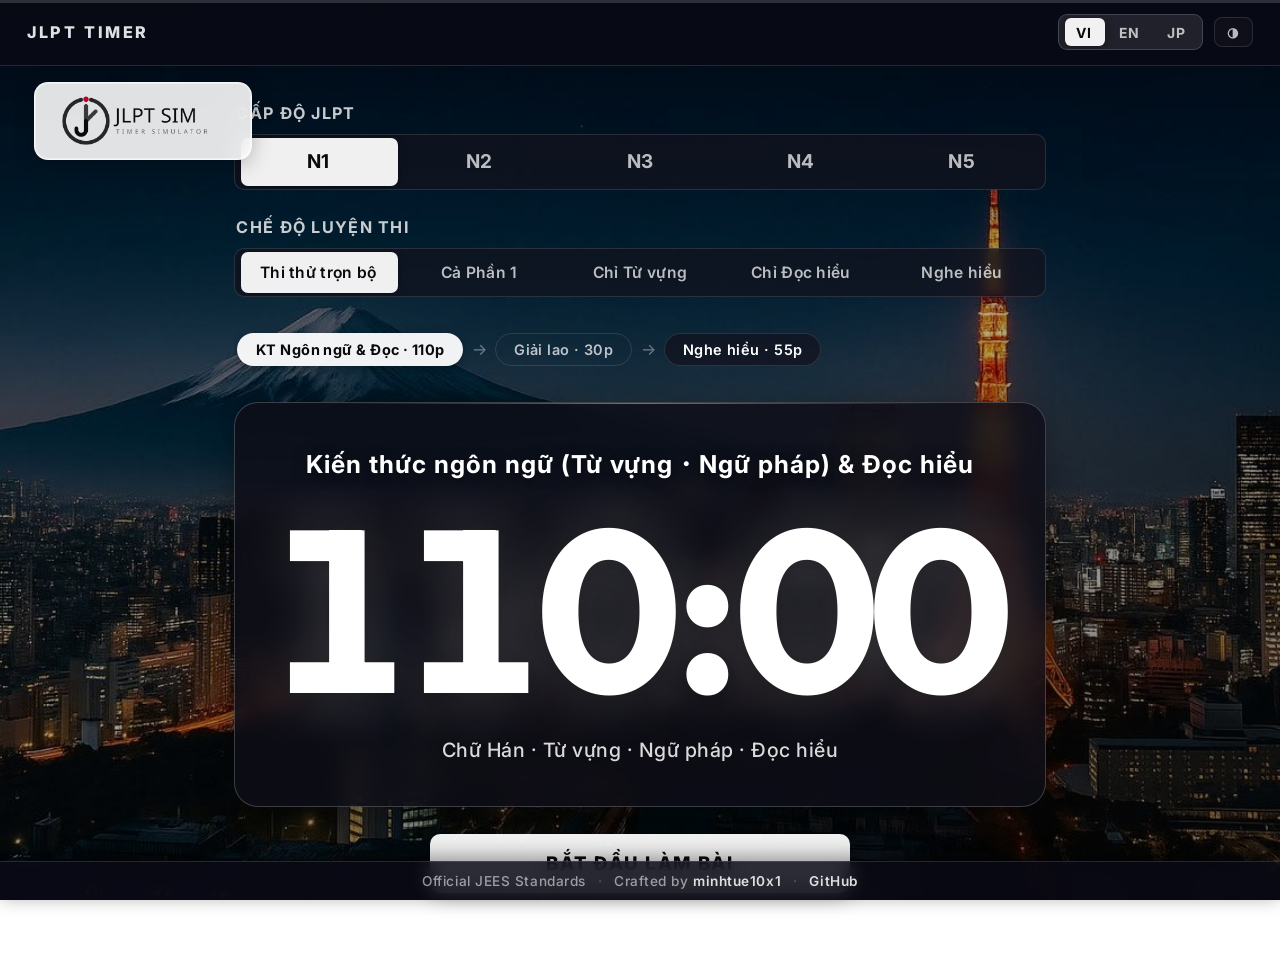
==== commit 6b0c134e: "Restore spacious full-screen layout and pin owner credit footer bar to bottom of viewport" ====
--- a/index.html
+++ b/index.html
@@ -249,18 +249,18 @@
       </button>
     </section>
 
-    <!-- Footer Attribution Bar (Docked right under controls) -->
-    <footer id="app-footer">
-      <p class="footer-credit">
-        <span>Official JEES Standards</span>
-        <span class="footer-sep">·</span>
-        <span>Crafted by <a href="https://github.com/minhtue10x1" target="_blank" rel="noopener noreferrer" class="footer-link">minhtue10x1</a></span>
-        <span class="footer-sep">·</span>
-        <a href="https://github.com/minhtue10x1/jlpt-sim" target="_blank" rel="noopener noreferrer" class="footer-link">GitHub</a>
-      </p>
-    </footer>
-
   </main>
+
+  <!-- Fixed Bottom Footer Bar (Always visible at the bottom) -->
+  <footer id="app-footer">
+    <p class="footer-credit">
+      <span>Official JEES Standards</span>
+      <span class="footer-sep">·</span>
+      <span>Crafted by <a href="https://github.com/minhtue10x1" target="_blank" rel="noopener noreferrer" class="footer-link">minhtue10x1</a></span>
+      <span class="footer-sep">·</span>
+      <a href="https://github.com/minhtue10x1/jlpt-sim" target="_blank" rel="noopener noreferrer" class="footer-link">GitHub</a>
+    </p>
+  </footer>
 
   <!-- Warning Flash -->
   <div id="warning-flash" class="hidden"></div>
--- a/style.css
+++ b/style.css
@@ -44,7 +44,7 @@
 /* ---- Reset ---- */
 *, *::before, *::after { box-sizing: border-box; margin: 0; padding: 0; }
 html {
-  font-size: clamp(14px, 1.1vw, 16px);
+  font-size: 17px;
   -webkit-text-size-adjust: 100%;
   -webkit-font-smoothing: antialiased;
   -moz-osx-font-smoothing: grayscale;
@@ -141,7 +141,7 @@
   display: flex;
   align-items: center;
   justify-content: space-between;
-  padding: 0.55rem 1.4rem;
+  padding: 0.85rem 1.6rem;
   background: rgba(10, 10, 20, 0.75);
   backdrop-filter: var(--glass-blur);
   -webkit-backdrop-filter: var(--glass-blur);
@@ -164,8 +164,8 @@
 /* ---- Brand Logo Badge (Frosted Translucent White Frame at Top-Left of Body) ---- */
 .brand-badge {
   position: absolute;
-  top: 3.8rem;
-  left: 1.8rem;
+  top: 4.8rem;
+  left: 2rem;
   z-index: 50;
   pointer-events: auto;
 }
@@ -174,14 +174,14 @@
   display: inline-flex;
   align-items: center;
   justify-content: center;
-  padding: 6px 14px;
+  padding: 8px 18px;
   background: rgba(255, 255, 255, 0.88);
   backdrop-filter: blur(12px);
   -webkit-backdrop-filter: blur(12px);
   border: 1px solid rgba(255, 255, 255, 0.75);
-  border-radius: 12px;
+  border-radius: 14px;
   box-shadow: 
-    0 4px 18px rgba(0, 0, 0, 0.25),
+    0 4px 20px rgba(0, 0, 0, 0.25),
     0 0 0 1px rgba(255, 255, 255, 0.40) inset;
   transition: transform 0.22s ease, background 0.22s ease, box-shadow 0.22s ease;
   user-select: none;
@@ -191,14 +191,14 @@
   background: rgba(255, 255, 255, 0.96);
   transform: translateY(-2px);
   box-shadow: 
-    0 6px 24px rgba(0, 0, 0, 0.32),
+    0 8px 28px rgba(0, 0, 0, 0.32),
     0 0 0 1px rgba(255, 255, 255, 0.60) inset;
 }
 
 .brand-logo-img {
-  height: 46px;
+  height: 60px;
   width: auto;
-  max-width: 165px;
+  max-width: 220px;
   display: block;
   object-fit: contain;
 }
@@ -271,9 +271,9 @@
   display: flex;
   flex-direction: column;
   align-items: center;
-  padding: clamp(0.4rem, 1.2vh, 0.9rem) 1.2rem;
-  gap: clamp(0.35rem, 1vh, 0.8rem);
-  max-width: 820px;
+  padding: 2.2rem 1.4rem 4.5rem;
+  gap: 1.6rem;
+  max-width: 860px;
   margin: 0 auto;
   width: 100%;
 }
@@ -291,12 +291,12 @@
 
 .selector-label {
   display: block;
-  font-size: 0.82rem;
+  font-size: 0.95rem;
   font-weight: 700;
   letter-spacing: 0.08em;
   text-transform: uppercase;
   color: rgba(255,255,255,0.78);
-  margin-bottom: 0.25rem;
+  margin-bottom: 0.65rem;
   padding-left: 0.15rem;
 }
 
@@ -326,10 +326,10 @@
   border: none;
   color: var(--text-muted);
   font-family: inherit;
-  font-size: 0.85rem;
+  font-size: 0.95rem;
   font-weight: 600;
   letter-spacing: 0.02em;
-  padding: clamp(0.35rem, 0.7vh, 0.52rem) 0.45rem;
+  padding: 0.68rem 0.5rem;
   cursor: pointer;
   transition: color var(--trs-dur) var(--trs);
   white-space: nowrap;
@@ -436,13 +436,13 @@
   backdrop-filter: var(--glass-blur);
   -webkit-backdrop-filter: var(--glass-blur);
   border: 1px solid var(--glass-border);
-  border-radius: 20px;
-  padding: clamp(0.6rem, 1.5vh, 1.1rem) clamp(1rem, 2vw, 2rem);
+  border-radius: 24px;
+  padding: 2.6rem 2.2rem 2.4rem;
   display: flex;
   flex-direction: column;
   align-items: center;
-  gap: clamp(0.15rem, 0.5vh, 0.35rem);
-  box-shadow: 0 8px 32px rgba(0,0,0,0.30);
+  gap: 0.7rem;
+  box-shadow: 0 8px 36px rgba(0,0,0,0.32);
   position: relative;
   overflow: hidden;
   transform: translateZ(0);
@@ -459,19 +459,19 @@
 }
 
 #phase-label {
-  font-size: clamp(0.92rem, 1.7vw, 1.18rem);
+  font-size: clamp(1.15rem, 2.5vw, 1.45rem);
   font-weight: 700;
   letter-spacing: 0.04em;
   color: #FFFFFF;
-  min-height: 1.3em;
+  min-height: 1.4em;
   text-align: center;
-  line-height: 1.35;
+  line-height: 1.4;
   text-shadow: 0 2px 14px rgba(0,0,0,0.5);
 }
 
 #countdown {
   font-family: var(--font-timer) !important;
-  font-size: clamp(3.6rem, 8.8vw, 6.2rem);
+  font-size: clamp(5.5rem, 18vw, 14rem);
   font-weight: 700;
   letter-spacing: -0.01em;
   font-variant-numeric: tabular-nums lining-nums;
@@ -479,7 +479,7 @@
   font-feature-settings: "tnum" 1, "lnum" 1;
   line-height: 1;
   color: #FFFFFF;
-  text-shadow: 0 0 50px rgba(255,255,255,0.22), 0 2px 20px rgba(0,0,0,0.5);
+  text-shadow: 0 0 60px rgba(255,255,255,0.22), 0 2px 24px rgba(0,0,0,0.5);
   user-select: none;
   transform: translateZ(0);
 }
@@ -494,13 +494,13 @@
 }
 
 #subphase-label {
-  font-size: clamp(0.78rem, 1.3vw, 0.92rem);
+  font-size: clamp(0.98rem, 2vw, 1.16rem);
   font-weight: 500;
   color: rgba(255,255,255,0.85);
   letter-spacing: 0.025em;
-  min-height: 1.2em;
+  min-height: 1.3em;
   text-align: center;
-  line-height: 1.4;
+  line-height: 1.5;
   max-width: 680px;
 }
 
@@ -588,17 +588,17 @@
   display: flex;
   flex-direction: column;
   align-items: center;
-  gap: 0.45rem;
-  width: 100%;
-  max-width: 440px;
+  gap: 0.8rem;
+  width: 100%;
+  max-width: 420px;
   transform: translateZ(0);
 }
 
 #start-btn {
   width: 100%;
-  padding: clamp(0.65rem, 1.3vh, 0.88rem) 2rem;
+  padding: 1.05rem 2.2rem;
   font-family: inherit;
-  font-size: 0.98rem;
+  font-size: 1.1rem;
   font-weight: 800;
   letter-spacing: 0.09em;
   text-transform: uppercase;
@@ -615,9 +615,9 @@
 
 #skip-break-btn {
   width: 100%;
-  padding: 0.62rem 1.6rem;
+  padding: 0.95rem 1.8rem;
   font-family: inherit;
-  font-size: 0.92rem;
+  font-size: 1.02rem;
   font-weight: 800;
   letter-spacing: 0.07em;
   text-transform: uppercase;
@@ -634,9 +634,9 @@
 
 .secondary-btn {
   width: 100%;
-  padding: 0.52rem 1.2rem;
+  padding: 0.72rem 1.2rem;
   font-family: inherit;
-  font-size: 0.82rem;
+  font-size: 0.9rem;
   font-weight: 600;
   letter-spacing: 0.05em;
   text-transform: uppercase;
@@ -706,46 +706,45 @@
 ::-webkit-scrollbar-track { background: transparent; }
 ::-webkit-scrollbar-thumb { background: var(--glass-border); border-radius: 2px; }
 
-/* ---- Footer Credit Bar (Docked right below controls) ---- */
+/* ---- Fixed Bottom Footer Bar (Always visible at the bottom of the viewport) ---- */
 #app-footer {
-  position: relative;
-  z-index: 10;
-  width: 100%;
-  max-width: 440px;
+  position: fixed;
+  bottom: 0;
+  left: 0;
+  right: 0;
+  z-index: 100;
   display: flex;
   align-items: center;
   justify-content: center;
-  padding: 0.35rem 0.9rem;
-  background: rgba(14, 14, 26, 0.65);
-  backdrop-filter: var(--glass-blur-sm);
-  -webkit-backdrop-filter: var(--glass-blur-sm);
-  border: 1px solid var(--glass-border-dim);
-  border-radius: var(--radius-sm);
-  box-shadow: 0 2px 10px rgba(0, 0, 0, 0.20);
-  margin-top: 0.1rem;
+  padding: 0.55rem 1.2rem;
+  background: rgba(10, 10, 22, 0.85);
+  backdrop-filter: var(--glass-blur);
+  -webkit-backdrop-filter: var(--glass-blur);
+  border-top: 1px solid var(--glass-border-dim);
+  box-shadow: 0 -4px 20px rgba(0, 0, 0, 0.40);
   user-select: none;
-  flex-shrink: 0;
+  transform: translateZ(0);
 }
 
 .footer-credit {
   display: inline-flex;
   align-items: center;
   justify-content: center;
-  gap: 0.5rem;
+  gap: 0.7rem;
   flex-wrap: wrap;
-  font-size: 0.72rem;
+  font-size: 0.8rem;
   font-weight: 500;
-  letter-spacing: 0.035em;
-  color: rgba(255, 255, 255, 0.50);
-  line-height: 1.3;
+  letter-spacing: 0.04em;
+  color: rgba(255, 255, 255, 0.55);
+  line-height: 1.4;
 }
 
 .footer-credit .footer-sep {
-  opacity: 0.35;
+  opacity: 0.4;
 }
 
 .footer-credit .footer-link {
-  color: rgba(255, 255, 255, 0.78);
+  color: rgba(255, 255, 255, 0.85);
   text-decoration: none;
   font-weight: 600;
   transition: color 0.2s ease, text-decoration 0.2s ease;
@@ -754,7 +753,7 @@
 .footer-credit .footer-link:hover {
   color: #FFFFFF;
   text-decoration: underline;
-  text-underline-offset: 2px;
+  text-underline-offset: 3px;
 }
 
 /* ---- Responsive ---- */
@@ -763,35 +762,35 @@
     position: relative;
     top: auto;
     left: auto;
-    max-width: 820px;
-    margin: 0.4rem auto 0;
-    padding: 0 1.2rem;
+    max-width: 860px;
+    margin: 1.4rem auto 0;
+    padding: 0 1.4rem;
     width: 100%;
     display: flex;
     justify-content: flex-start;
   }
   .brand-logo-img {
-    height: 38px;
+    height: 48px;
   }
   main {
-    padding-top: 0.5rem;
+    padding-top: 1.2rem;
   }
 }
 
 @media (max-width: 540px) {
-  html { font-size: 14px; }
-  main { padding: 0.5rem 0.8rem 1rem; gap: 0.6rem; }
-  .brand-badge { margin-top: 0.4rem; padding: 0 0.8rem; }
-  .brand-card { padding: 5px 12px; border-radius: 10px; }
-  .brand-logo-img { height: 32px; max-width: 130px; }
-  #timer-section { padding: 1rem 0.85rem 0.95rem; border-radius: 18px; }
-  .seg-btn { font-size: 0.78rem; padding: 0.42rem 0.25rem; }
-  #level-seg .seg-btn { font-size: 0.88rem; }
-  .tl-block { font-size: 0.7rem; padding: 0.22rem 0.5rem; }
-  #break-phase-section { padding: 0.9rem 0.75rem; }
-  .break-step-line { max-width: 26px; margin-bottom: 1.6rem; }
-  header { padding: 0.45rem 0.9rem; }
-  #header-controls { gap: 0.35rem; }
-  #app-footer { padding: 0.3rem 0.6rem; }
-  .footer-credit { font-size: 0.68rem; gap: 0.35rem; }
-}
+  html { font-size: 15px; }
+  main { padding: 1.4rem 0.9rem 4.5rem; gap: 1.2rem; }
+  .brand-badge { margin-top: 1rem; padding: 0 0.9rem; }
+  .brand-card { padding: 6px 14px; border-radius: 12px; }
+  .brand-logo-img { height: 40px; max-width: 150px; }
+  #timer-section { padding: 1.8rem 1.1rem 1.6rem; border-radius: 20px; }
+  .seg-btn { font-size: 0.85rem; padding: 0.52rem 0.35rem; }
+  #level-seg .seg-btn { font-size: 0.98rem; }
+  .tl-block { font-size: 0.78rem; padding: 0.32rem 0.65rem; }
+  #break-phase-section { padding: 1.2rem 1rem; }
+  .break-step-line { max-width: 32px; margin-bottom: 2rem; }
+  header { padding: 0.65rem 1rem; }
+  #header-controls { gap: 0.45rem; }
+  #app-footer { padding: 0.45rem 0.8rem; }
+  .footer-credit { font-size: 0.74rem; gap: 0.45rem; }
+}
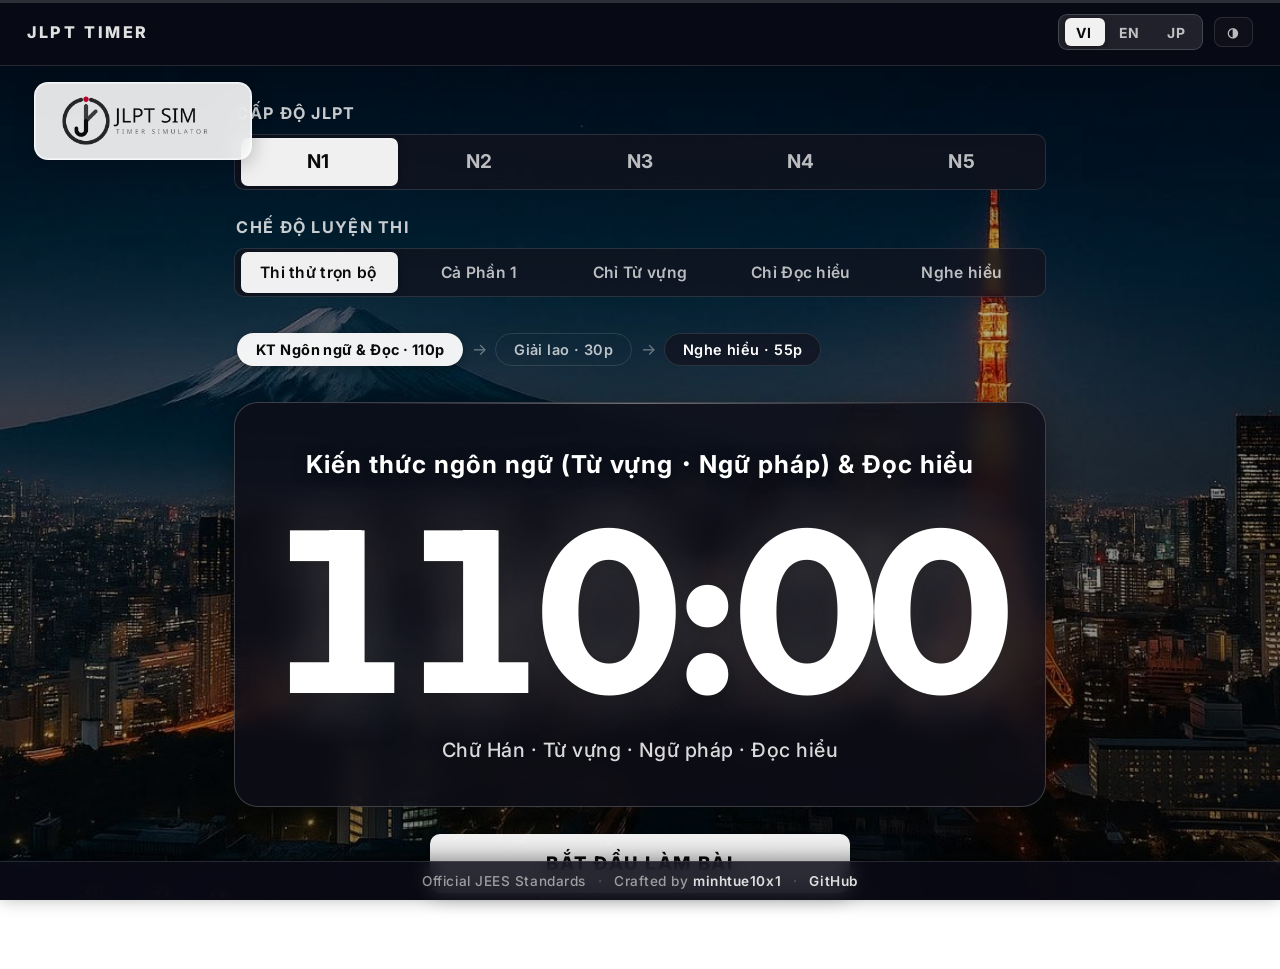
==== commit a72ddfc6: "Simplify breaks to single automatic intermission and enable auto progression" ====
--- a/index.html
+++ b/index.html
@@ -130,10 +130,10 @@
           },
           {
             "@type": "Question",
-            "name": "How does the real JLPT break phase work in this simulation?",
-            "acceptedAnswer": {
-              "@type": "Answer",
-              "text": "In official JEES test sites, breaks are divided into three distinct phases: (1) Paper Collection and Verification (~5 mins, examinees remain seated); (2) Restroom & Intermission (10-15 mins); (3) Return to Assigned Seat, Identity Check, and Audio Equipment Test (5-10 mins). This simulator models all three phases with chime alerts."
+            "name": "How do breaks work in this JLPT simulation?",
+            "acceptedAnswer": {
+              "@type": "Answer",
+              "text": "After each exam section finishes, the simulator automatically transitions into the official break period (20 minutes between Section 1 and Section 2, and 30 minutes before Listening). When the break concludes, the next exam section starts automatically, or examinees can click 'Skip Break' to begin the next section immediately."
             }
           }
         ]
@@ -218,31 +218,10 @@
       <div id="subphase-label"></div>
     </section>
 
-    <!-- Break Phase Indicator -->
-    <section id="break-phase-section" class="hidden">
-      <div class="break-steps">
-        <div class="break-step" id="bstep-1">
-          <span class="step-num">1</span>
-          <span class="step-text" id="bstep-1-text"></span>
-        </div>
-        <div class="break-step-line"></div>
-        <div class="break-step" id="bstep-2">
-          <span class="step-num">2</span>
-          <span class="step-text" id="bstep-2-text"></span>
-        </div>
-        <div class="break-step-line"></div>
-        <div class="break-step" id="bstep-3">
-          <span class="step-num">3</span>
-          <span class="step-text" id="bstep-3-text"></span>
-        </div>
-      </div>
-    </section>
-
     <!-- Controls -->
     <section id="controls-section">
       <button id="start-btn"></button>
       <button id="skip-break-btn" class="hidden"></button>
-      <button id="skip-phase-btn" class="hidden secondary-btn"></button>
       <button id="reset-btn"      class="hidden hold-btn">
         <span class="hold-text" id="hold-text"></span>
         <span class="hold-fill"></span>
--- a/style.css
+++ b/style.css
@@ -504,85 +504,6 @@
   max-width: 680px;
 }
 
-/* ---- Break Phase Indicator ---- */
-#break-phase-section {
-  width: 100%;
-  background: var(--glass-bg);
-  backdrop-filter: var(--glass-blur-sm);
-  -webkit-backdrop-filter: var(--glass-blur-sm);
-  border: 1px solid var(--glass-border-dim);
-  border-radius: var(--radius);
-  padding: 1.6rem 1.6rem;
-  box-shadow: 0 4px 24px rgba(0,0,0,0.22);
-  transform: translateZ(0);
-}
-
-.break-steps {
-  display: flex;
-  align-items: center;
-  justify-content: center;
-}
-
-.break-step {
-  display: flex;
-  flex-direction: column;
-  align-items: center;
-  gap: 0.6rem;
-  opacity: 0.28;
-  transition: opacity var(--trs-dur) var(--trs);
-  flex: 1;
-}
-.break-step.active-phase { opacity: 1; }
-.break-step.done-phase   { opacity: 0.55; }
-
-.step-num {
-  width: 2.6rem;
-  height: 2.6rem;
-  border: 1.5px solid rgba(255,255,255,0.30);
-  border-radius: 50%;
-  display: flex;
-  align-items: center;
-  justify-content: center;
-  font-size: 1.05rem;
-  font-weight: 700;
-  transition: all var(--trs-dur) var(--trs);
-}
-.break-step.active-phase .step-num {
-  border-color: rgba(255,255,255,0.95);
-  background: rgba(255,255,255,0.95);
-  color: #0A0A0A;
-  box-shadow: 0 0 16px rgba(255,255,255,0.35);
-}
-.break-step.done-phase .step-num {
-  border-color: rgba(255,255,255,0.48);
-  background: rgba(255,255,255,0.12);
-}
-
-.step-text {
-  font-size: 0.95rem;
-  font-weight: 700;
-  text-align: center;
-  letter-spacing: 0.02em;
-  line-height: 1.4;
-  color: #FFFFFF;
-}
-.step-text small {
-  display: block;
-  font-weight: 500;
-  color: rgba(255,255,255,0.75);
-  font-size: 0.82rem;
-  margin-top: 0.15rem;
-}
-
-.break-step-line {
-  flex: 1;
-  height: 1px;
-  background: var(--glass-border-dim);
-  margin: 0 0.5rem;
-  margin-bottom: 2.6rem;
-  max-width: 60px;
-}
-
 /* ---- Controls ---- */
 #controls-section {
   display: flex;
@@ -787,8 +708,6 @@
   .seg-btn { font-size: 0.85rem; padding: 0.52rem 0.35rem; }
   #level-seg .seg-btn { font-size: 0.98rem; }
   .tl-block { font-size: 0.78rem; padding: 0.32rem 0.65rem; }
-  #break-phase-section { padding: 1.2rem 1rem; }
-  .break-step-line { max-width: 32px; margin-bottom: 2rem; }
   header { padding: 0.65rem 1rem; }
   #header-controls { gap: 0.45rem; }
   #app-footer { padding: 0.45rem 0.8rem; }
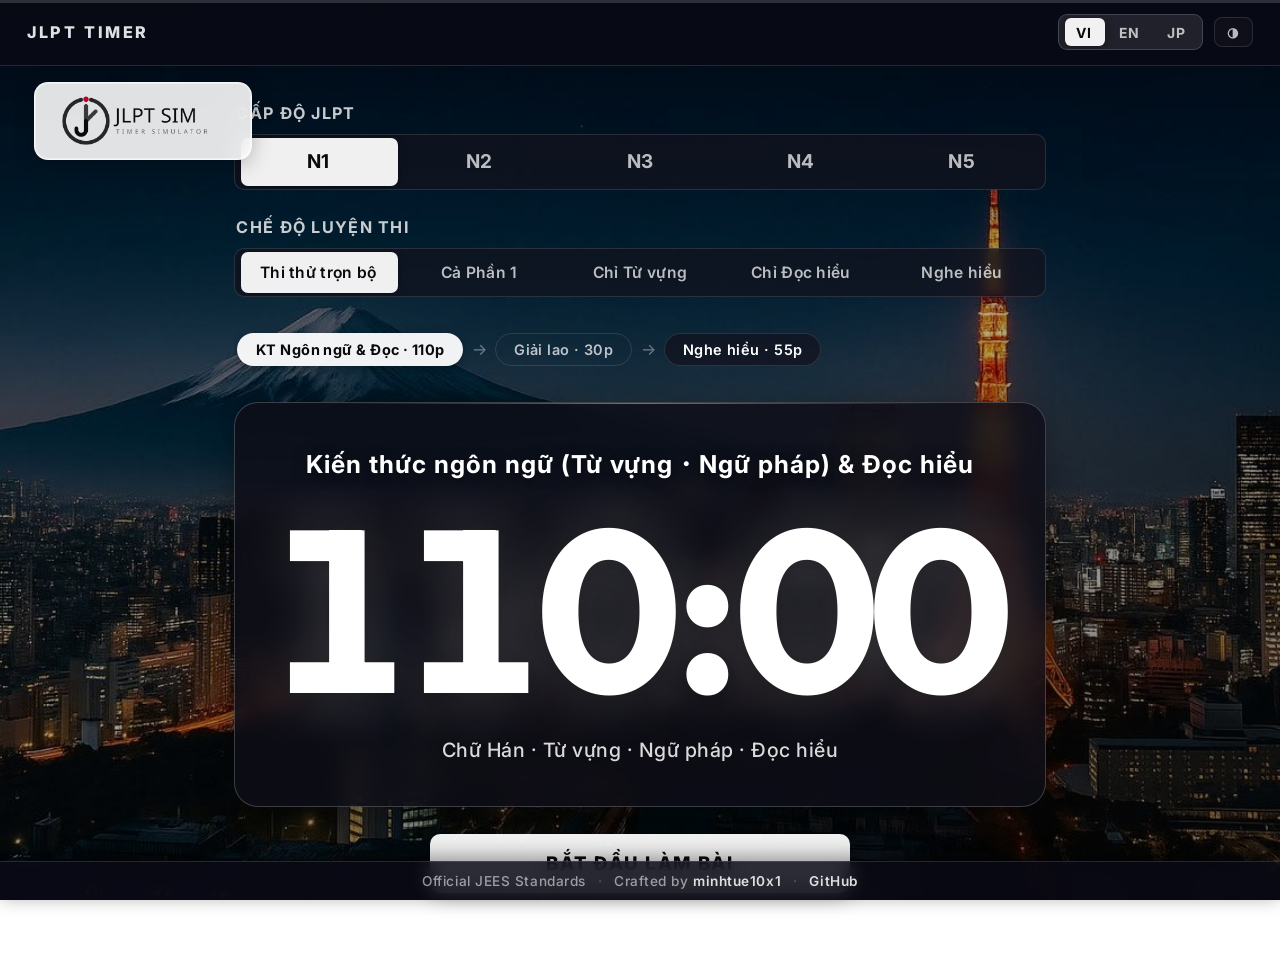
==== commit 4831af29: "Add drift-free pause and resume feature with spacebar shortcut and pulse styling" ====
--- a/index.html
+++ b/index.html
@@ -222,6 +222,7 @@
     <section id="controls-section">
       <button id="start-btn"></button>
       <button id="skip-break-btn" class="hidden"></button>
+      <button id="pause-btn"      class="hidden"></button>
       <button id="reset-btn"      class="hidden hold-btn">
         <span class="hold-text" id="hold-text"></span>
         <span class="hold-fill"></span>
--- a/style.css
+++ b/style.css
@@ -493,6 +493,15 @@
   50%       { opacity: 0.50; }
 }
 
+#countdown.paused {
+  opacity: 0.70;
+  animation: pulse-pause 2.2s ease-in-out infinite;
+}
+@keyframes pulse-pause {
+  0%, 100% { opacity: 0.72; }
+  50%      { opacity: 0.38; }
+}
+
 #subphase-label {
   font-size: clamp(0.98rem, 2vw, 1.16rem);
   font-weight: 500;
@@ -552,6 +561,52 @@
 }
 #skip-break-btn:hover  { opacity: 0.90; transform: translateY(-1px); }
 #skip-break-btn:active { opacity: 1;    transform: translateY(0); }
+
+#pause-btn {
+  width: 100%;
+  padding: 0.85rem 1.8rem;
+  font-family: inherit;
+  font-size: 0.98rem;
+  font-weight: 700;
+  letter-spacing: 0.06em;
+  text-transform: uppercase;
+  background: var(--glass-bg);
+  backdrop-filter: var(--glass-blur-sm);
+  -webkit-backdrop-filter: var(--glass-blur-sm);
+  color: rgba(255, 255, 255, 0.90);
+  border: 1px solid var(--glass-border);
+  border-radius: var(--radius-sm);
+  cursor: pointer;
+  box-shadow: 0 4px 18px rgba(0, 0, 0, 0.18);
+  transition: all var(--trs-dur) var(--trs);
+}
+#pause-btn:hover {
+  background: var(--glass-bg-hover);
+  color: #FFFFFF;
+  border-color: rgba(255, 255, 255, 0.40);
+  transform: translateY(-1px);
+}
+#pause-btn:active {
+  transform: translateY(0);
+}
+
+/* When in paused state, pause-btn turns into the prominent primary resume action */
+#pause-btn.resuming {
+  background: rgba(255, 255, 255, 0.95);
+  color: #0A0A0A;
+  font-weight: 800;
+  box-shadow: 0 4px 22px rgba(255, 255, 255, 0.25), 0 4px 20px rgba(0, 0, 0, 0.35);
+  animation: pulse-resume 2s ease-in-out infinite;
+}
+#pause-btn.resuming:hover {
+  background: #FFFFFF;
+  opacity: 0.95;
+  color: #000000;
+}
+@keyframes pulse-resume {
+  0%, 100% { box-shadow: 0 4px 22px rgba(255, 255, 255, 0.25), 0 4px 20px rgba(0, 0, 0, 0.35); }
+  50%      { box-shadow: 0 4px 30px rgba(255, 255, 255, 0.45), 0 6px 24px rgba(0, 0, 0, 0.45); }
+}
 
 .secondary-btn {
   width: 100%;
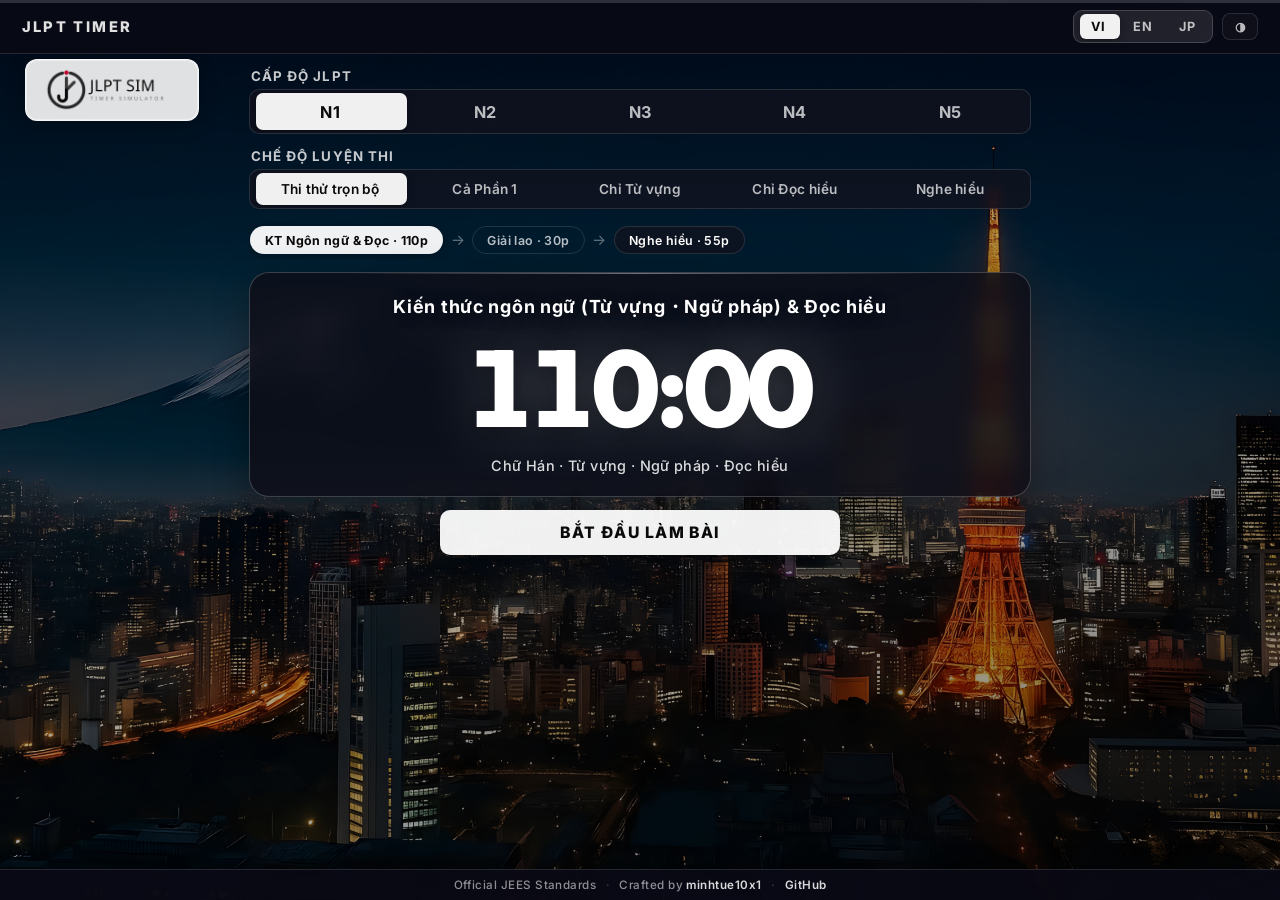
==== commit 97204e27: "Update background to high-resolution 1.png for clear, sharp visuals" ====
--- a/index.html
+++ b/index.html
@@ -71,7 +71,7 @@
         },
         "description": "Official JEES JLPT Exam Timer simulation for levels N1 through N5 with precise official section timings, realistic 3-phase break intermissions, synthesized JEES chime sound effects, and multilingual support in English, Vietnamese, and Japanese.",
         "image": "https://jlptsim.web.app/header.png",
-        "screenshot": "https://jlptsim.web.app/1.jpg",
+        "screenshot": "https://jlptsim.web.app/1.png",
         "creator": {
           "@type": "Person",
           "name": "minhtue10x1",
@@ -144,7 +144,7 @@
 </head>
 <body>
 
-  <!-- Static background layer (1.jpg) -->
+  <!-- Static background layer (1.png) -->
   <div id="bg-layer"></div>
   <div id="bg-overlay"></div>
 
--- a/style.css
+++ b/style.css
@@ -44,7 +44,7 @@
 /* ---- Reset ---- */
 *, *::before, *::after { box-sizing: border-box; margin: 0; padding: 0; }
 html {
-  font-size: 17px;
+  font-size: 15.5px;
   -webkit-text-size-adjust: 100%;
   -webkit-font-smoothing: antialiased;
   -moz-osx-font-smoothing: grayscale;
@@ -88,13 +88,13 @@
   font-family: var(--font-timer) !important;
 }
 
-/* ---- Static Single Background (1.jpg) ---- */
+/* ---- Static Single Background (1.png) ---- */
 #bg-layer {
   position: fixed;
   inset: 0;
   z-index: 0;
   background-color: #080812;
-  background-image: url('1.jpg');
+  background-image: url('1.png');
   background-size: cover;
   background-position: center;
   background-repeat: no-repeat;
@@ -141,7 +141,7 @@
   display: flex;
   align-items: center;
   justify-content: space-between;
-  padding: 0.85rem 1.6rem;
+  padding: 0.65rem 1.4rem;
   background: rgba(10, 10, 20, 0.75);
   backdrop-filter: var(--glass-blur);
   -webkit-backdrop-filter: var(--glass-blur);
@@ -164,8 +164,8 @@
 /* ---- Brand Logo Badge (Frosted Translucent White Frame at Top-Left of Body) ---- */
 .brand-badge {
   position: absolute;
-  top: 4.8rem;
-  left: 2rem;
+  top: 3.8rem;
+  left: 1.6rem;
   z-index: 50;
   pointer-events: auto;
 }
@@ -174,14 +174,14 @@
   display: inline-flex;
   align-items: center;
   justify-content: center;
-  padding: 8px 18px;
+  padding: 6px 14px;
   background: rgba(255, 255, 255, 0.88);
   backdrop-filter: blur(12px);
   -webkit-backdrop-filter: blur(12px);
   border: 1px solid rgba(255, 255, 255, 0.75);
-  border-radius: 14px;
+  border-radius: 12px;
   box-shadow: 
-    0 4px 20px rgba(0, 0, 0, 0.25),
+    0 4px 18px rgba(0, 0, 0, 0.25),
     0 0 0 1px rgba(255, 255, 255, 0.40) inset;
   transition: transform 0.22s ease, background 0.22s ease, box-shadow 0.22s ease;
   user-select: none;
@@ -191,14 +191,14 @@
   background: rgba(255, 255, 255, 0.96);
   transform: translateY(-2px);
   box-shadow: 
-    0 8px 28px rgba(0, 0, 0, 0.32),
+    0 8px 24px rgba(0, 0, 0, 0.30),
     0 0 0 1px rgba(255, 255, 255, 0.60) inset;
 }
 
 .brand-logo-img {
-  height: 60px;
+  height: 48px;
   width: auto;
-  max-width: 220px;
+  max-width: 175px;
   display: block;
   object-fit: contain;
 }
@@ -271,9 +271,9 @@
   display: flex;
   flex-direction: column;
   align-items: center;
-  padding: 2.2rem 1.4rem 4.5rem;
-  gap: 1.6rem;
-  max-width: 860px;
+  padding: 0.9rem 1.2rem 3.4rem;
+  gap: 0.85rem;
+  max-width: 820px;
   margin: 0 auto;
   width: 100%;
 }
@@ -291,12 +291,12 @@
 
 .selector-label {
   display: block;
-  font-size: 0.95rem;
+  font-size: 0.86rem;
   font-weight: 700;
   letter-spacing: 0.08em;
   text-transform: uppercase;
   color: rgba(255,255,255,0.78);
-  margin-bottom: 0.65rem;
+  margin-bottom: 0.35rem;
   padding-left: 0.15rem;
 }
 
@@ -326,10 +326,10 @@
   border: none;
   color: var(--text-muted);
   font-family: inherit;
-  font-size: 0.95rem;
+  font-size: 0.9rem;
   font-weight: 600;
   letter-spacing: 0.02em;
-  padding: 0.68rem 0.5rem;
+  padding: 0.52rem 0.5rem;
   cursor: pointer;
   transition: color var(--trs-dur) var(--trs);
   white-space: nowrap;
@@ -347,16 +347,16 @@
 
 /* Level picker specific sizing */
 #level-seg .seg-btn {
-  font-size: 1.12rem;
+  font-size: 1.05rem;
   font-weight: 700;
-  padding: 0.72rem 0.5rem;
+  padding: 0.55rem 0.5rem;
 }
 
 /* Mode picker specific sizing */
 #mode-seg .seg-btn {
-  font-size: 0.92rem;
+  font-size: 0.88rem;
   font-weight: 600;
-  padding: 0.65rem 0.5rem;
+  padding: 0.5rem 0.45rem;
 }
 
 /* Sliding active pill */
@@ -379,7 +379,7 @@
   align-items: center;
   flex-wrap: nowrap;
   overflow-x: auto;
-  padding: 0.5rem 0.2rem;
+  padding: 0.3rem 0.1rem;
   gap: 0;
   scrollbar-width: thin;
   scrollbar-color: var(--glass-border) transparent;
@@ -394,10 +394,10 @@
 
 .tl-block {
   font-family: inherit;
-  font-size: 0.85rem;
+  font-size: 0.8rem;
   font-weight: 600;
   letter-spacing: 0.03em;
-  padding: 0.42rem 1.05rem;
+  padding: 0.35rem 0.9rem;
   border-radius: 20px;
   white-space: nowrap;
   transition: background var(--trs-dur) var(--trs), color var(--trs-dur) var(--trs);
@@ -436,12 +436,12 @@
   backdrop-filter: var(--glass-blur);
   -webkit-backdrop-filter: var(--glass-blur);
   border: 1px solid var(--glass-border);
-  border-radius: 24px;
-  padding: 2.6rem 2.2rem 2.4rem;
+  border-radius: 20px;
+  padding: 1.4rem 1.8rem 1.25rem;
   display: flex;
   flex-direction: column;
   align-items: center;
-  gap: 0.7rem;
+  gap: 0.35rem;
   box-shadow: 0 8px 36px rgba(0,0,0,0.32);
   position: relative;
   overflow: hidden;
@@ -459,27 +459,28 @@
 }
 
 #phase-label {
-  font-size: clamp(1.15rem, 2.5vw, 1.45rem);
+  font-size: clamp(1.05rem, 2vh, 1.3rem);
   font-weight: 700;
   letter-spacing: 0.04em;
   color: #FFFFFF;
-  min-height: 1.4em;
+  min-height: 1.35em;
   text-align: center;
-  line-height: 1.4;
+  line-height: 1.35;
   text-shadow: 0 2px 14px rgba(0,0,0,0.5);
 }
 
 #countdown {
   font-family: var(--font-timer) !important;
-  font-size: clamp(5.5rem, 18vw, 14rem);
-  font-weight: 700;
-  letter-spacing: -0.01em;
+  font-size: clamp(5.6rem, 12vh, 8.2rem);
+  font-weight: 800;
+  letter-spacing: -0.015em;
   font-variant-numeric: tabular-nums lining-nums;
   -webkit-font-feature-settings: "tnum" 1, "lnum" 1;
   font-feature-settings: "tnum" 1, "lnum" 1;
   line-height: 1;
+  margin: 0.55rem 0 0.65rem;
   color: #FFFFFF;
-  text-shadow: 0 0 60px rgba(255,255,255,0.22), 0 2px 24px rgba(0,0,0,0.5);
+  text-shadow: 0 0 65px rgba(255,255,255,0.26), 0 3px 24px rgba(0,0,0,0.5);
   user-select: none;
   transform: translateZ(0);
 }
@@ -503,13 +504,13 @@
 }
 
 #subphase-label {
-  font-size: clamp(0.98rem, 2vw, 1.16rem);
+  font-size: clamp(0.86rem, 1.6vh, 0.98rem);
   font-weight: 500;
   color: rgba(255,255,255,0.85);
   letter-spacing: 0.025em;
-  min-height: 1.3em;
+  min-height: 1.25em;
   text-align: center;
-  line-height: 1.5;
+  line-height: 1.4;
   max-width: 680px;
 }
 
@@ -518,17 +519,17 @@
   display: flex;
   flex-direction: column;
   align-items: center;
-  gap: 0.8rem;
-  width: 100%;
-  max-width: 420px;
+  gap: 0.5rem;
+  width: 100%;
+  max-width: 400px;
   transform: translateZ(0);
 }
 
 #start-btn {
   width: 100%;
-  padding: 1.05rem 2.2rem;
+  padding: 0.82rem 2rem;
   font-family: inherit;
-  font-size: 1.1rem;
+  font-size: 1.02rem;
   font-weight: 800;
   letter-spacing: 0.09em;
   text-transform: uppercase;
@@ -545,9 +546,9 @@
 
 #skip-break-btn {
   width: 100%;
-  padding: 0.95rem 1.8rem;
+  padding: 0.8rem 1.8rem;
   font-family: inherit;
-  font-size: 1.02rem;
+  font-size: 0.96rem;
   font-weight: 800;
   letter-spacing: 0.07em;
   text-transform: uppercase;
@@ -564,9 +565,9 @@
 
 #pause-btn {
   width: 100%;
-  padding: 0.85rem 1.8rem;
+  padding: 0.68rem 1.6rem;
   font-family: inherit;
-  font-size: 0.98rem;
+  font-size: 0.92rem;
   font-weight: 700;
   letter-spacing: 0.06em;
   text-transform: uppercase;
@@ -610,9 +611,9 @@
 
 .secondary-btn {
   width: 100%;
-  padding: 0.72rem 1.2rem;
+  padding: 0.65rem 1.2rem;
   font-family: inherit;
-  font-size: 0.9rem;
+  font-size: 0.86rem;
   font-weight: 600;
   letter-spacing: 0.05em;
   text-transform: uppercase;
@@ -634,9 +635,9 @@
 .hold-btn {
   position: relative;
   width: 100%;
-  padding: 0.75rem 1.6rem;
+  padding: 0.65rem 1.5rem;
   font-family: inherit;
-  font-size: 0.9rem;
+  font-size: 0.86rem;
   font-weight: 600;
   letter-spacing: 0.08em;
   text-transform: uppercase;
@@ -692,7 +693,7 @@
   display: flex;
   align-items: center;
   justify-content: center;
-  padding: 0.55rem 1.2rem;
+  padding: 0.45rem 1.2rem;
   background: rgba(10, 10, 22, 0.85);
   backdrop-filter: var(--glass-blur);
   -webkit-backdrop-filter: var(--glass-blur);
@@ -706,9 +707,9 @@
   display: inline-flex;
   align-items: center;
   justify-content: center;
-  gap: 0.7rem;
+  gap: 0.6rem;
   flex-wrap: wrap;
-  font-size: 0.8rem;
+  font-size: 0.75rem;
   font-weight: 500;
   letter-spacing: 0.04em;
   color: rgba(255, 255, 255, 0.55);
@@ -738,33 +739,34 @@
     position: relative;
     top: auto;
     left: auto;
-    max-width: 860px;
-    margin: 1.4rem auto 0;
-    padding: 0 1.4rem;
+    max-width: 820px;
+    margin: 0.6rem auto 0;
+    padding: 0 1.2rem;
     width: 100%;
     display: flex;
     justify-content: flex-start;
   }
   .brand-logo-img {
-    height: 48px;
+    height: 40px;
   }
   main {
-    padding-top: 1.2rem;
+    padding-top: 0.6rem;
   }
 }
 
 @media (max-width: 540px) {
-  html { font-size: 15px; }
-  main { padding: 1.4rem 0.9rem 4.5rem; gap: 1.2rem; }
-  .brand-badge { margin-top: 1rem; padding: 0 0.9rem; }
-  .brand-card { padding: 6px 14px; border-radius: 12px; }
-  .brand-logo-img { height: 40px; max-width: 150px; }
-  #timer-section { padding: 1.8rem 1.1rem 1.6rem; border-radius: 20px; }
-  .seg-btn { font-size: 0.85rem; padding: 0.52rem 0.35rem; }
-  #level-seg .seg-btn { font-size: 0.98rem; }
-  .tl-block { font-size: 0.78rem; padding: 0.32rem 0.65rem; }
-  header { padding: 0.65rem 1rem; }
-  #header-controls { gap: 0.45rem; }
-  #app-footer { padding: 0.45rem 0.8rem; }
-  .footer-credit { font-size: 0.74rem; gap: 0.45rem; }
-}
+  html { font-size: 14px; }
+  main { padding: 0.6rem 0.8rem 3.6rem; gap: 0.75rem; }
+  .brand-badge { margin-top: 0.5rem; padding: 0 0.8rem; }
+  .brand-card { padding: 5px 12px; border-radius: 10px; }
+  .brand-logo-img { height: 34px; max-width: 135px; }
+  #timer-section { padding: 1.2rem 0.9rem 1.1rem; border-radius: 18px; }
+  #countdown { font-size: clamp(4.2rem, 15vw, 5.8rem); margin: 0.4rem 0 0.5rem; }
+  .seg-btn { font-size: 0.8rem; padding: 0.45rem 0.3rem; }
+  #level-seg .seg-btn { font-size: 0.92rem; }
+  .tl-block { font-size: 0.74rem; padding: 0.28rem 0.6rem; }
+  header { padding: 0.55rem 0.9rem; }
+  #header-controls { gap: 0.4rem; }
+  #app-footer { padding: 0.35rem 0.8rem; }
+  .footer-credit { font-size: 0.7rem; gap: 0.4rem; }
+}
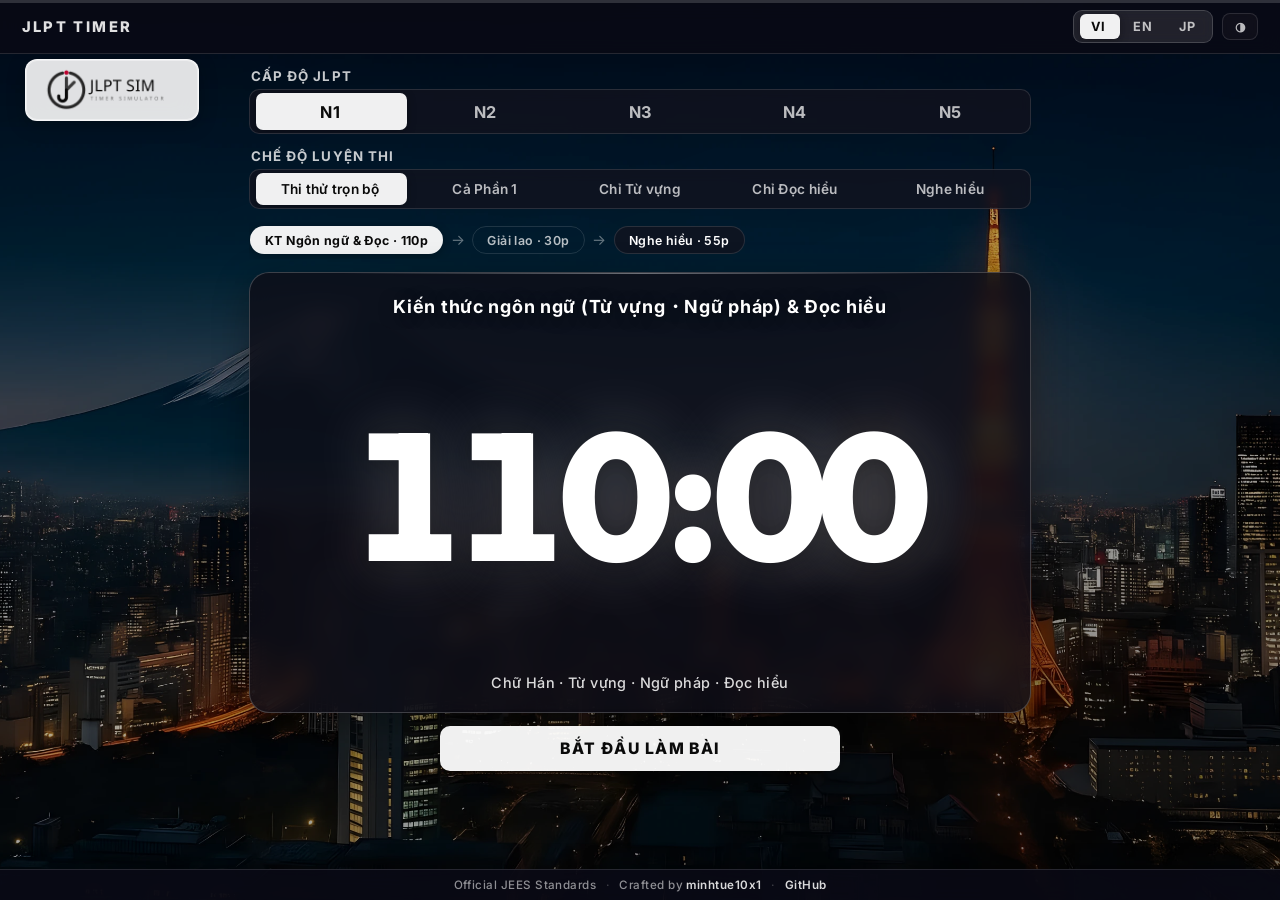
==== commit 0ba0d99d: "Optimize background: WebP/JPEG 2560w (15MB -> ~400KB), preload, LQIP placeholder, long cache" ====
--- a/index.html
+++ b/index.html
@@ -39,6 +39,9 @@
   <!-- Favicon & Icons -->
   <link rel="icon" type="image/png" href="tab-icon.png" />
   <link rel="apple-touch-icon" href="tab-icon.png" />
+
+  <!-- Preload optimized background so it loads in parallel with the CSS -->
+  <link rel="preload" as="image" href="bg.webp" type="image/webp" fetchpriority="high" />
 
   <!-- Google Fonts & Stylesheet -->
   <link rel="preconnect" href="https://fonts.googleapis.com" />
@@ -71,7 +74,7 @@
         },
         "description": "Official JEES JLPT Exam Timer simulation for levels N1 through N5 with precise official section timings, realistic 3-phase break intermissions, synthesized JEES chime sound effects, and multilingual support in English, Vietnamese, and Japanese.",
         "image": "https://jlptsim.web.app/header.png",
-        "screenshot": "https://jlptsim.web.app/1.png",
+        "screenshot": "https://jlptsim.web.app/bg.jpg",
         "creator": {
           "@type": "Person",
           "name": "minhtue10x1",
--- a/style.css
+++ b/style.css
@@ -8,41 +8,48 @@
 
 /* ---- CSS Variables ---- */
 :root {
-  --font-sans:  'Inter', -apple-system, BlinkMacSystemFont, 'Segoe UI', Roboto, sans-serif;
-  --font-ja:    'Noto Sans JP', 'BIZ UDPGothic', 'Yu Gothic UI', 'Meiryo', 'Hiragino Sans', sans-serif;
+  --font-sans: 'Inter', -apple-system, BlinkMacSystemFont, 'Segoe UI', Roboto, sans-serif;
+  --font-ja: 'Noto Sans JP', 'BIZ UDPGothic', 'Yu Gothic UI', 'Meiryo', 'Hiragino Sans', sans-serif;
   --font-timer: 'Outfit', 'Inter', -apple-system, BlinkMacSystemFont, 'Segoe UI', Roboto, sans-serif;
 
   /* High performance lightweight glass tokens (10px blur, zero saturate penalty) */
-  --glass-bg:          rgba(18, 18, 30, 0.72);
-  --glass-bg-strong:   rgba(14, 14, 24, 0.82);
-  --glass-bg-hover:    rgba(30, 30, 48, 0.85);
-  --glass-border:      rgba(255, 255, 255, 0.20);
-  --glass-border-dim:  rgba(255, 255, 255, 0.12);
-  --glass-blur:        blur(10px);
-  --glass-blur-sm:     blur(6px);
+  --glass-bg: rgba(18, 18, 30, 0.72);
+  --glass-bg-strong: rgba(14, 14, 24, 0.82);
+  --glass-bg-hover: rgba(30, 30, 48, 0.85);
+  --glass-border: rgba(255, 255, 255, 0.20);
+  --glass-border-dim: rgba(255, 255, 255, 0.12);
+  --glass-blur: blur(10px);
+  --glass-blur-sm: blur(6px);
 
   /* Text colors */
-  --text:       #FFFFFF;
+  --text: #FFFFFF;
   --text-muted: rgba(255, 255, 255, 0.72);
-  --text-dim:   rgba(255, 255, 255, 0.40);
+  --text-dim: rgba(255, 255, 255, 0.40);
 
   /* Active pill */
-  --pill-bg:     rgba(255, 255, 255, 0.94);
-  --pill-text:   #0A0A0A;
-  --pill-shadow: 0 2px 10px rgba(0,0,0,0.30);
+  --pill-bg: rgba(255, 255, 255, 0.94);
+  --pill-text: #0A0A0A;
+  --pill-shadow: 0 2px 10px rgba(0, 0, 0, 0.30);
 
   /* Progress */
-  --progress-bg:   rgba(255,255,255,0.16);
-  --progress-fill: rgba(255,255,255,0.92);
-
-  --radius:    16px;
+  --progress-bg: rgba(255, 255, 255, 0.16);
+  --progress-fill: rgba(255, 255, 255, 0.92);
+
+  --radius: 16px;
   --radius-sm: 10px;
-  --trs:       cubic-bezier(0.22, 1, 0.36, 1);
-  --trs-dur:   0.28s;
+  --trs: cubic-bezier(0.22, 1, 0.36, 1);
+  --trs-dur: 0.28s;
 }
 
 /* ---- Reset ---- */
-*, *::before, *::after { box-sizing: border-box; margin: 0; padding: 0; }
+*,
+*::before,
+*::after {
+  box-sizing: border-box;
+  margin: 0;
+  padding: 0;
+}
+
 html {
   font-size: 15.5px;
   -webkit-text-size-adjust: 100%;
@@ -88,13 +95,13 @@
   font-family: var(--font-timer) !important;
 }
 
-/* ---- Static Single Background (1.png) ---- */
+/* ---- Static Single Background (bg.webp) ---- */
 #bg-layer {
   position: fixed;
   inset: 0;
   z-index: 0;
   background-color: #080812;
-  background-image: url('1.png');
+  background-image: image-set(url('bg.webp') type('image/webp'), url('bg.jpg') type('image/jpeg')), url('[data-uri]');
   background-size: cover;
   background-position: center;
   background-repeat: no-repeat;
@@ -106,12 +113,10 @@
   position: fixed;
   inset: 0;
   z-index: 1;
-  background: linear-gradient(
-    160deg,
-    rgba(0,0,0,0.42) 0%,
-    rgba(0,0,0,0.28) 50%,
-    rgba(0,0,0,0.52) 100%
-  );
+  background: linear-gradient(160deg,
+      rgba(0, 0, 0, 0.42) 0%,
+      rgba(0, 0, 0, 0.28) 50%,
+      rgba(0, 0, 0, 0.52) 100%);
   pointer-events: none;
   transition: background 0.3s ease;
 }
@@ -119,16 +124,19 @@
 /* ---- Progress Bar ---- */
 #progress-bar-track {
   position: fixed;
-  top: 0; left: 0; right: 0;
+  top: 0;
+  left: 0;
+  right: 0;
   height: 3px;
   background: var(--progress-bg);
   z-index: 200;
 }
+
 #progress-bar-fill {
   height: 100%;
   width: 0%;
   background: var(--progress-fill);
-  box-shadow: 0 0 10px rgba(255,255,255,0.6);
+  box-shadow: 0 0 10px rgba(255, 255, 255, 0.6);
   transition: width 1s linear;
   will-change: width;
 }
@@ -180,7 +188,7 @@
   -webkit-backdrop-filter: blur(12px);
   border: 1px solid rgba(255, 255, 255, 0.75);
   border-radius: 12px;
-  box-shadow: 
+  box-shadow:
     0 4px 18px rgba(0, 0, 0, 0.25),
     0 0 0 1px rgba(255, 255, 255, 0.40) inset;
   transition: transform 0.22s ease, background 0.22s ease, box-shadow 0.22s ease;
@@ -190,7 +198,7 @@
 .brand-card:hover {
   background: rgba(255, 255, 255, 0.96);
   transform: translateY(-2px);
-  box-shadow: 
+  box-shadow:
     0 8px 24px rgba(0, 0, 0, 0.30),
     0 0 0 1px rgba(255, 255, 255, 0.60) inset;
 }
@@ -216,8 +224,8 @@
   width: auto !important;
   padding: 3px;
   border-radius: 9px;
-  background: rgba(255,255,255,0.10);
-  border-color: rgba(255,255,255,0.16);
+  background: rgba(255, 255, 255, 0.10);
+  border-color: rgba(255, 255, 255, 0.16);
   backdrop-filter: var(--glass-blur-sm);
   -webkit-backdrop-filter: var(--glass-blur-sm);
 }
@@ -253,10 +261,11 @@
   border-radius: 8px;
   cursor: pointer;
   transition: background var(--trs-dur) var(--trs),
-              border-color var(--trs-dur) var(--trs),
-              color var(--trs-dur) var(--trs);
+    border-color var(--trs-dur) var(--trs),
+    color var(--trs-dur) var(--trs);
   white-space: nowrap;
 }
+
 .icon-btn:hover {
   background: var(--glass-bg-hover);
   border-color: var(--glass-border);
@@ -283,6 +292,7 @@
   width: 100%;
   transition: opacity var(--trs-dur) var(--trs);
 }
+
 .selector-section.locked {
   opacity: 0.28;
   pointer-events: none;
@@ -295,7 +305,7 @@
   font-weight: 700;
   letter-spacing: 0.08em;
   text-transform: uppercase;
-  color: rgba(255,255,255,0.78);
+  color: rgba(255, 255, 255, 0.78);
   margin-bottom: 0.35rem;
   padding-left: 0.15rem;
 }
@@ -316,7 +326,10 @@
   scrollbar-width: none;
   transform: translateZ(0);
 }
-.segmented::-webkit-scrollbar { display: none; }
+
+.segmented::-webkit-scrollbar {
+  display: none;
+}
 
 .seg-btn {
   flex: 1;
@@ -336,10 +349,12 @@
   user-select: none;
   border-radius: calc(var(--radius-sm) - 3px);
 }
+
 .seg-btn:hover:not(.active) {
   color: var(--text);
-  background: rgba(255,255,255,0.08);
-}
+  background: rgba(255, 255, 255, 0.08);
+}
+
 .seg-btn.active {
   color: var(--pill-text);
   font-weight: 700;
@@ -362,7 +377,8 @@
 /* Sliding active pill */
 .seg-pill {
   position: absolute;
-  top: 3px; bottom: 3px;
+  top: 3px;
+  bottom: 3px;
   background: var(--pill-bg);
   border-radius: calc(var(--radius-sm) - 3px);
   z-index: 0;
@@ -372,7 +388,9 @@
 }
 
 /* ---- Timeline Preview ---- */
-#timeline-section { width: 100%; }
+#timeline-section {
+  width: 100%;
+}
 
 #timeline-preview {
   display: flex;
@@ -400,8 +418,26 @@
   padding: 0.35rem 0.9rem;
   border-radius: 20px;
   white-space: nowrap;
-  transition: background var(--trs-dur) var(--trs), color var(--trs-dur) var(--trs);
-}
+  cursor: pointer;
+  outline: none;
+  border: none;
+  user-select: none;
+  -webkit-user-select: none;
+  transition: background var(--trs-dur) var(--trs),
+    color var(--trs-dur) var(--trs),
+    border-color var(--trs-dur) var(--trs),
+    transform 0.12s var(--trs),
+    box-shadow var(--trs-dur) var(--trs);
+}
+
+.tl-block:hover {
+  transform: translateY(-1px);
+}
+
+.tl-block:active {
+  transform: translateY(0);
+}
+
 .tl-block.exam {
   background: var(--glass-bg);
   border: 1px solid var(--glass-border-dim);
@@ -409,17 +445,39 @@
   backdrop-filter: var(--glass-blur-sm);
   -webkit-backdrop-filter: var(--glass-blur-sm);
 }
+
+.tl-block.exam:hover {
+  background: var(--glass-bg-hover);
+  color: #FFFFFF;
+  border-color: rgba(255, 255, 255, 0.40);
+  box-shadow: 0 4px 14px rgba(0, 0, 0, 0.25);
+}
+
 .tl-block.brk {
   background: transparent;
   border: 1px solid var(--glass-border-dim);
   color: var(--text-muted);
 }
+
+.tl-block.brk:hover {
+  background: rgba(255, 255, 255, 0.08);
+  color: #FFFFFF;
+  border-color: rgba(255, 255, 255, 0.35);
+  box-shadow: 0 4px 14px rgba(0, 0, 0, 0.20);
+}
+
 .tl-block.tl-active {
   background: var(--pill-bg);
   color: var(--pill-text);
   border-color: transparent;
   box-shadow: var(--pill-shadow);
   font-weight: 700;
+}
+
+.tl-block.tl-active:hover {
+  background: #FFFFFF;
+  color: #000000;
+  box-shadow: 0 4px 16px rgba(255, 255, 255, 0.35);
 }
 
 .tl-arrow {
@@ -441,8 +499,8 @@
   display: flex;
   flex-direction: column;
   align-items: center;
-  gap: 0.35rem;
-  box-shadow: 0 8px 36px rgba(0,0,0,0.32);
+  gap: 5rem;
+  box-shadow: 0 8px 36px rgba(0, 0, 0, 0.32);
   position: relative;
   overflow: hidden;
   transform: translateZ(0);
@@ -452,9 +510,11 @@
 #timer-section::before {
   content: '';
   position: absolute;
-  top: 0; left: 12%; right: 12%;
+  top: 0;
+  left: 12%;
+  right: 12%;
   height: 1px;
-  background: linear-gradient(90deg, transparent, rgba(255,255,255,0.40), transparent);
+  background: linear-gradient(90deg, transparent, rgba(255, 255, 255, 0.40), transparent);
   pointer-events: none;
 }
 
@@ -466,12 +526,12 @@
   min-height: 1.35em;
   text-align: center;
   line-height: 1.35;
-  text-shadow: 0 2px 14px rgba(0,0,0,0.5);
+  text-shadow: 0 2px 14px rgba(0, 0, 0, 0.5);
 }
 
 #countdown {
   font-family: var(--font-timer) !important;
-  font-size: clamp(5.6rem, 12vh, 8.2rem);
+  font-size: clamp(10rem, 20vh, 15rem);
   font-weight: 800;
   letter-spacing: -0.015em;
   font-variant-numeric: tabular-nums lining-nums;
@@ -480,33 +540,56 @@
   line-height: 1;
   margin: 0.55rem 0 0.65rem;
   color: #FFFFFF;
-  text-shadow: 0 0 65px rgba(255,255,255,0.26), 0 3px 24px rgba(0,0,0,0.5);
+  text-shadow: 0 0 65px rgba(255, 255, 255, 0.26), 0 3px 24px rgba(0, 0, 0, 0.5);
   user-select: none;
   transform: translateZ(0);
 }
+
+#countdown.running {
+  animation: pulse-countdown 2.2s ease-in-out infinite;
+}
+
+@keyframes pulse-countdown {
+
+  0%,
+  100% {
+    opacity: 1;
+    text-shadow: 0 0 65px rgba(255, 255, 255, 0.26), 0 3px 24px rgba(0, 0, 0, 0.5);
+  }
+
+  50% {
+    opacity: 0.68;
+    text-shadow: 0 0 35px rgba(255, 255, 255, 0.14), 0 3px 20px rgba(0, 0, 0, 0.45);
+  }
+}
+
 #countdown.warning {
-  animation: pulse-warn 1s ease-in-out infinite;
+  animation: pulse-warn 1s ease-in-out infinite !important;
   color: #FFE6A0;
-  text-shadow: 0 0 48px rgba(255,220,100,0.40), 0 2px 24px rgba(0,0,0,0.5);
-}
+  text-shadow: 0 0 48px rgba(255, 220, 100, 0.40), 0 2px 24px rgba(0, 0, 0, 0.5);
+}
+
 @keyframes pulse-warn {
-  0%, 100% { opacity: 1; }
-  50%       { opacity: 0.50; }
+
+  0%,
+  100% {
+    opacity: 1;
+  }
+
+  50% {
+    opacity: 0.50;
+  }
 }
 
 #countdown.paused {
-  opacity: 0.70;
-  animation: pulse-pause 2.2s ease-in-out infinite;
-}
-@keyframes pulse-pause {
-  0%, 100% { opacity: 0.72; }
-  50%      { opacity: 0.38; }
+  opacity: 0.75;
+  animation: none !important;
 }
 
 #subphase-label {
   font-size: clamp(0.86rem, 1.6vh, 0.98rem);
   font-weight: 500;
-  color: rgba(255,255,255,0.85);
+  color: rgba(255, 255, 255, 0.85);
   letter-spacing: 0.025em;
   min-height: 1.25em;
   text-align: center;
@@ -533,16 +616,24 @@
   font-weight: 800;
   letter-spacing: 0.09em;
   text-transform: uppercase;
-  background: rgba(255,255,255,0.94);
+  background: rgba(255, 255, 255, 0.94);
   color: #0A0A0A;
   border: none;
   border-radius: var(--radius-sm);
   cursor: pointer;
-  box-shadow: 0 4px 20px rgba(0,0,0,0.28);
+  box-shadow: 0 4px 20px rgba(0, 0, 0, 0.28);
   transition: opacity var(--trs-dur) var(--trs), transform 0.12s var(--trs);
 }
-#start-btn:hover  { opacity: 0.90; transform: translateY(-1px); }
-#start-btn:active { opacity: 1;    transform: translateY(0); }
+
+#start-btn:hover {
+  opacity: 0.90;
+  transform: translateY(-1px);
+}
+
+#start-btn:active {
+  opacity: 1;
+  transform: translateY(0);
+}
 
 #skip-break-btn {
   width: 100%;
@@ -552,16 +643,24 @@
   font-weight: 800;
   letter-spacing: 0.07em;
   text-transform: uppercase;
-  background: rgba(255,255,255,0.94);
+  background: rgba(255, 255, 255, 0.94);
   color: #0A0A0A;
   border: none;
   border-radius: var(--radius-sm);
   cursor: pointer;
-  box-shadow: 0 4px 18px rgba(0,0,0,0.22);
+  box-shadow: 0 4px 18px rgba(0, 0, 0, 0.22);
   transition: opacity var(--trs-dur) var(--trs), transform 0.12s var(--trs);
 }
-#skip-break-btn:hover  { opacity: 0.90; transform: translateY(-1px); }
-#skip-break-btn:active { opacity: 1;    transform: translateY(0); }
+
+#skip-break-btn:hover {
+  opacity: 0.90;
+  transform: translateY(-1px);
+}
+
+#skip-break-btn:active {
+  opacity: 1;
+  transform: translateY(0);
+}
 
 #pause-btn {
   width: 100%;
@@ -581,12 +680,14 @@
   box-shadow: 0 4px 18px rgba(0, 0, 0, 0.18);
   transition: all var(--trs-dur) var(--trs);
 }
+
 #pause-btn:hover {
   background: var(--glass-bg-hover);
   color: #FFFFFF;
   border-color: rgba(255, 255, 255, 0.40);
   transform: translateY(-1px);
 }
+
 #pause-btn:active {
   transform: translateY(0);
 }
@@ -599,14 +700,23 @@
   box-shadow: 0 4px 22px rgba(255, 255, 255, 0.25), 0 4px 20px rgba(0, 0, 0, 0.35);
   animation: pulse-resume 2s ease-in-out infinite;
 }
+
 #pause-btn.resuming:hover {
   background: #FFFFFF;
   opacity: 0.95;
   color: #000000;
 }
+
 @keyframes pulse-resume {
-  0%, 100% { box-shadow: 0 4px 22px rgba(255, 255, 255, 0.25), 0 4px 20px rgba(0, 0, 0, 0.35); }
-  50%      { box-shadow: 0 4px 30px rgba(255, 255, 255, 0.45), 0 6px 24px rgba(0, 0, 0, 0.45); }
+
+  0%,
+  100% {
+    box-shadow: 0 4px 22px rgba(255, 255, 255, 0.25), 0 4px 20px rgba(0, 0, 0, 0.35);
+  }
+
+  50% {
+    box-shadow: 0 4px 30px rgba(255, 255, 255, 0.45), 0 6px 24px rgba(0, 0, 0, 0.45);
+  }
 }
 
 .secondary-btn {
@@ -620,12 +730,13 @@
   background: var(--glass-bg);
   backdrop-filter: var(--glass-blur-sm);
   -webkit-backdrop-filter: var(--glass-blur-sm);
-  color: rgba(255,255,255,0.85);
+  color: rgba(255, 255, 255, 0.85);
   border: 1px solid var(--glass-border-dim);
   border-radius: var(--radius-sm);
   cursor: pointer;
   transition: background var(--trs-dur) var(--trs), color var(--trs-dur) var(--trs), border-color var(--trs-dur) var(--trs);
 }
+
 .secondary-btn:hover {
   background: var(--glass-bg-hover);
   color: #FFFFFF;
@@ -644,7 +755,7 @@
   background: var(--glass-bg);
   backdrop-filter: var(--glass-blur-sm);
   -webkit-backdrop-filter: var(--glass-blur-sm);
-  color: rgba(255,255,255,0.80);
+  color: rgba(255, 255, 255, 0.80);
   border: 1px solid var(--glass-border-dim);
   border-radius: var(--radius-sm);
   cursor: pointer;
@@ -653,35 +764,60 @@
   user-select: none;
   -webkit-user-select: none;
 }
-.hold-text { position: relative; z-index: 1; }
+
+.hold-text {
+  position: relative;
+  z-index: 1;
+}
+
 .hold-fill {
   position: absolute;
-  left: 0; top: 0; bottom: 0;
+  left: 0;
+  top: 0;
+  bottom: 0;
   width: 0%;
-  background: rgba(255,255,255,0.22);
+  background: rgba(255, 255, 255, 0.22);
   z-index: 0;
 }
-.hold-btn.holding .hold-fill { transition: none; }
+
+.hold-btn.holding .hold-fill {
+  transition: none;
+}
 
 /* ---- Warning Flash ---- */
 #warning-flash {
   position: fixed;
   inset: 0;
-  background: rgba(255,220,100,0.08);
+  background: rgba(255, 220, 100, 0.08);
   opacity: 0;
   pointer-events: none;
   z-index: 999;
   transition: opacity 0.08s ease;
 }
-#warning-flash.flash { opacity: 1; }
+
+#warning-flash.flash {
+  opacity: 1;
+}
 
 /* ---- Utility ---- */
-.hidden { display: none !important; }
+.hidden {
+  display: none !important;
+}
 
 /* ---- Scrollbar ---- */
-::-webkit-scrollbar { width: 4px; height: 4px; }
-::-webkit-scrollbar-track { background: transparent; }
-::-webkit-scrollbar-thumb { background: var(--glass-border); border-radius: 2px; }
+::-webkit-scrollbar {
+  width: 4px;
+  height: 4px;
+}
+
+::-webkit-scrollbar-track {
+  background: transparent;
+}
+
+::-webkit-scrollbar-thumb {
+  background: var(--glass-border);
+  border-radius: 2px;
+}
 
 /* ---- Fixed Bottom Footer Bar (Always visible at the bottom of the viewport) ---- */
 #app-footer {
@@ -746,27 +882,79 @@
     display: flex;
     justify-content: flex-start;
   }
+
   .brand-logo-img {
     height: 40px;
   }
+
   main {
     padding-top: 0.6rem;
   }
 }
 
 @media (max-width: 540px) {
-  html { font-size: 14px; }
-  main { padding: 0.6rem 0.8rem 3.6rem; gap: 0.75rem; }
-  .brand-badge { margin-top: 0.5rem; padding: 0 0.8rem; }
-  .brand-card { padding: 5px 12px; border-radius: 10px; }
-  .brand-logo-img { height: 34px; max-width: 135px; }
-  #timer-section { padding: 1.2rem 0.9rem 1.1rem; border-radius: 18px; }
-  #countdown { font-size: clamp(4.2rem, 15vw, 5.8rem); margin: 0.4rem 0 0.5rem; }
-  .seg-btn { font-size: 0.8rem; padding: 0.45rem 0.3rem; }
-  #level-seg .seg-btn { font-size: 0.92rem; }
-  .tl-block { font-size: 0.74rem; padding: 0.28rem 0.6rem; }
-  header { padding: 0.55rem 0.9rem; }
-  #header-controls { gap: 0.4rem; }
-  #app-footer { padding: 0.35rem 0.8rem; }
-  .footer-credit { font-size: 0.7rem; gap: 0.4rem; }
-}
+  html {
+    font-size: 14px;
+  }
+
+  main {
+    padding: 0.6rem 0.8rem 3.6rem;
+    gap: 0.75rem;
+  }
+
+  .brand-badge {
+    margin-top: 0.5rem;
+    padding: 0 0.8rem;
+  }
+
+  .brand-card {
+    padding: 5px 12px;
+    border-radius: 10px;
+  }
+
+  .brand-logo-img {
+    height: 34px;
+    max-width: 135px;
+  }
+
+  #timer-section {
+    padding: 1.2rem 0.9rem 1.1rem;
+    border-radius: 18px;
+  }
+
+  #countdown {
+    font-size: clamp(4.2rem, 15vw, 5.8rem);
+    margin: 0.4rem 0 0.5rem;
+  }
+
+  .seg-btn {
+    font-size: 0.8rem;
+    padding: 0.45rem 0.3rem;
+  }
+
+  #level-seg .seg-btn {
+    font-size: 0.92rem;
+  }
+
+  .tl-block {
+    font-size: 0.74rem;
+    padding: 0.28rem 0.6rem;
+  }
+
+  header {
+    padding: 0.55rem 0.9rem;
+  }
+
+  #header-controls {
+    gap: 0.4rem;
+  }
+
+  #app-footer {
+    padding: 0.35rem 0.8rem;
+  }
+
+  .footer-credit {
+    font-size: 0.7rem;
+    gap: 0.4rem;
+  }
+}
